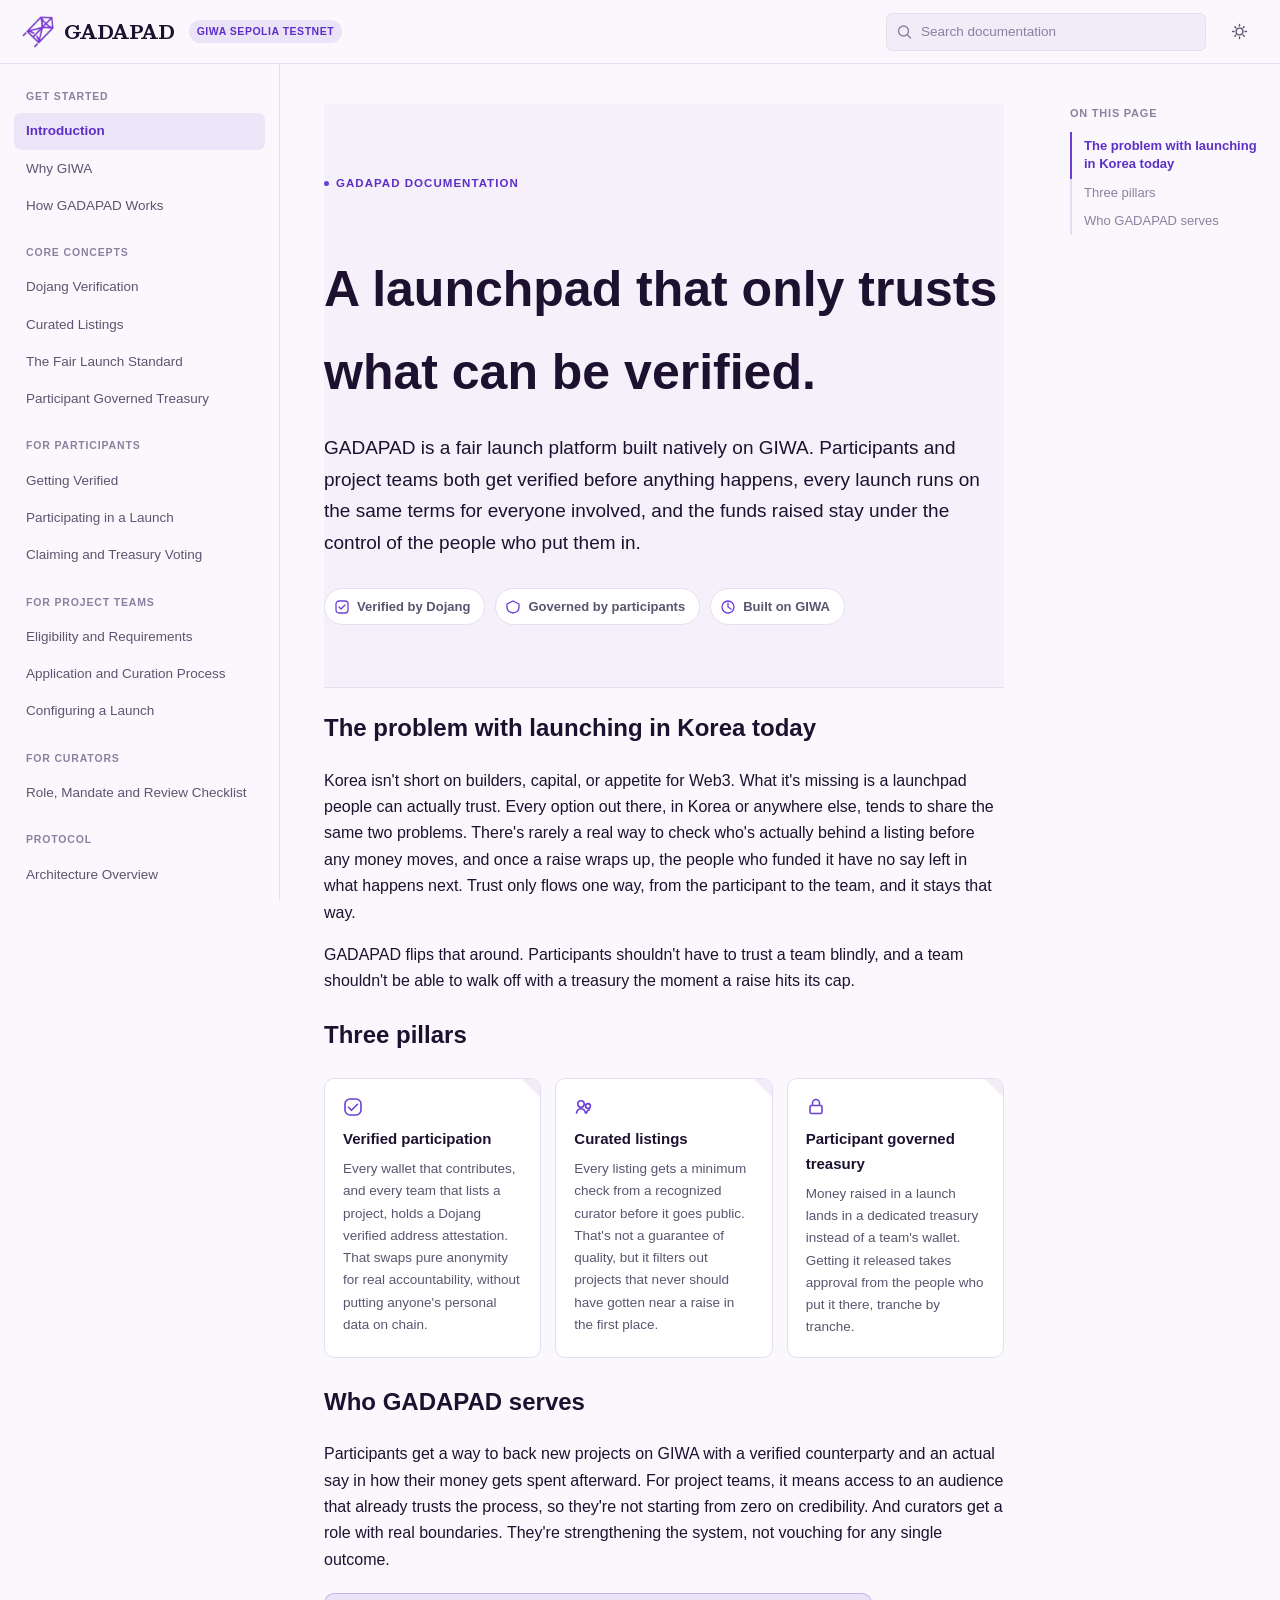
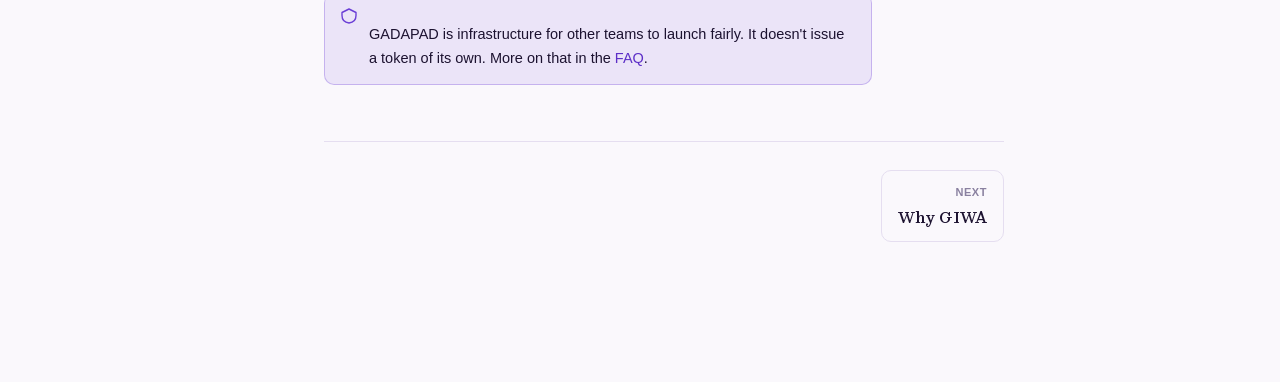
==== documentation/index.html @ f080ca76 "GADAPAD prototype, the GIWA native launchpad Live on GIWA Sepolia: Dojang verified participation, cu" ====
<!DOCTYPE html>
<html lang="en">
<head>
<meta charset="UTF-8">
<title>GADAPAD Documentation</title>
<meta name="description" content="GADAPAD is a fair launch platform on GIWA. Every participant and every project is verified through Dojang, and every treasury stays under the control of the people who funded it." />

<style>
@font-face {
  font-family: 'Seal Display';
  font-style: normal;
  font-weight: 400 800;
  font-display: swap;
  src: url([data-uri]) format('woff2');
}
@font-face {
  font-family: 'Seal Display';
  font-style: italic;
  font-weight: 400 700;
  font-display: swap;
  src: url([data-uri]) format('woff');
}

:root {
  --bg: #FAF8FC;
  --bg-elevated: #FFFFFF;
  --bg-subtle: #F1ECF8;
  --bg-hero: #F5F0FA;
  --border: #E5DEF0;
  --border-strong: #D2C3E8;
  --text: #1C1230;
  --text-muted: #5C5470;
  --text-faint: #8A81A0;
  --accent: #6B3FD6;
  --accent-hover: #5931B8;
  --accent-soft: rgba(107,63,214,0.10);
  --accent-text: #5D2FC7;
  --code-bg: #F1ECF8;
  --code-text: #833BC2;
  --info: #3958C4;      --info-bg: rgba(57,88,196,.08);
  --success: #1D8A63;   --success-bg: rgba(29,138,99,.09);
  --warning: #A5690C;   --warning-bg: rgba(165,105,12,.10);
  --danger: #C23A52;    --danger-bg: rgba(194,58,82,.08);
  --shadow: 0 1px 2px rgba(40,20,70,.05), 0 4px 18px rgba(40,20,70,.07);
  --shadow-lg: 0 16px 48px rgba(40,20,70,.18);
  --header-h: 64px;
  --sidebar-w: 280px;
  --toc-w: 232px;
  --content-max: 700px;
  --radius: 6px;
  --radius-lg: 10px;
  --display: 'Seal Display', Georgia, 'Times New Roman', serif;
  --sans: -apple-system, BlinkMacSystemFont, 'SF Pro Text', 'Segoe UI', Roboto, Helvetica, Arial, sans-serif;
  --mono: ui-monospace, 'SF Mono', 'JetBrains Mono', Menlo, Consolas, monospace;
}
@media (prefers-color-scheme: dark) {
  :root {
    --bg: #150E22;
    --bg-elevated: #1C1430;
    --bg-subtle: #201735;
    --bg-hero: #1A122C;
    --border: #322650;
    --border-strong: #423462;
    --text: #EEE8F8;
    --text-muted: #AFA4C8;
    --text-faint: #8478A0;
    --accent: #A98CF0;
    --accent-hover: #BCA3F5;
    --accent-soft: rgba(169,140,240,0.16);
    --accent-text: #C2AAF7;
    --code-bg: #241A3D;
    --code-text: #D9B4F5;
    --info: #86A6FF;    --info-bg: rgba(134,166,255,.12);
    --success: #5FDBA8; --success-bg: rgba(95,219,168,.12);
    --warning: #E4AA4C; --warning-bg: rgba(228,170,76,.12);
    --danger: #F1879B;  --danger-bg: rgba(241,135,155,.12);
    --shadow: 0 1px 2px rgba(0,0,0,.35), 0 4px 18px rgba(0,0,0,.45);
    --shadow-lg: 0 16px 48px rgba(0,0,0,.6);
  }
}
:root[data-theme="dark"] {
  --bg: #150E22; --bg-elevated: #1C1430; --bg-subtle: #201735; --bg-hero: #1A122C;
  --border: #322650; --border-strong: #423462;
  --text: #EEE8F8; --text-muted: #AFA4C8; --text-faint: #8478A0;
  --accent: #A98CF0; --accent-hover: #BCA3F5; --accent-soft: rgba(169,140,240,0.16); --accent-text: #C2AAF7;
  --code-bg: #241A3D; --code-text: #D9B4F5;
  --info: #86A6FF; --info-bg: rgba(134,166,255,.12);
  --success: #5FDBA8; --success-bg: rgba(95,219,168,.12);
  --warning: #E4AA4C; --warning-bg: rgba(228,170,76,.12);
  --danger: #F1879B; --danger-bg: rgba(241,135,155,.12);
  --shadow: 0 1px 2px rgba(0,0,0,.35), 0 4px 18px rgba(0,0,0,.45);
  --shadow-lg: 0 16px 48px rgba(0,0,0,.6);
}
:root[data-theme="light"] {
  --bg: #FAF8FC; --bg-elevated: #FFFFFF; --bg-subtle: #F1ECF8; --bg-hero: #F5F0FA;
  --border: #E5DEF0; --border-strong: #D2C3E8;
  --text: #1C1230; --text-muted: #5C5470; --text-faint: #8A81A0;
  --accent: #6B3FD6; --accent-hover: #5931B8; --accent-soft: rgba(107,63,214,0.10); --accent-text: #5D2FC7;
  --code-bg: #F1ECF8; --code-text: #833BC2;
  --info: #3958C4; --info-bg: rgba(57,88,196,.08);
  --success: #1D8A63; --success-bg: rgba(29,138,99,.09);
  --warning: #A5690C; --warning-bg: rgba(165,105,12,.10);
  --danger: #C23A52; --danger-bg: rgba(194,58,82,.08);
  --shadow: 0 1px 2px rgba(40,20,70,.05), 0 4px 18px rgba(40,20,70,.07);
  --shadow-lg: 0 16px 48px rgba(40,20,70,.18);
}

* { box-sizing: border-box; }
@media (prefers-reduced-motion: reduce) { *, *::before, *::after { animation-duration: 0.01ms !important; animation-iteration-count: 1 !important; transition-duration: 0.01ms !important; scroll-behavior: auto !important; } }
html { scroll-behavior: smooth; scroll-padding-top: calc(var(--header-h) + 20px); }
body { margin: 0; font-family: var(--sans); background: var(--bg); color: var(--text); -webkit-font-smoothing: antialiased; text-rendering: optimizeLegibility; line-height: 1.65; }
a { color: var(--accent-text); text-decoration: none; }
a:hover { text-decoration: underline; }
::selection { background: var(--accent-soft); }
button, input { font-family: inherit; }
:focus-visible { outline: 2px solid var(--accent); outline-offset: 2px; }
img, svg { display: block; max-width: 100%; }

/* ---------- Header ---------- */
.gp-header { position: fixed; top: 0; left: 0; right: 0; height: var(--header-h); display: flex; align-items: center; gap: 14px; padding: 0 22px; background: color-mix(in srgb, var(--bg) 86%, transparent); backdrop-filter: saturate(180%) blur(14px); border-bottom: 1px solid var(--border); z-index: 200; }
.gp-brand { display: flex; align-items: center; gap: 10px; font-family: var(--display); font-weight: 700; font-size: 19px; color: var(--text); letter-spacing: -.01em; white-space: nowrap; cursor: pointer; }
.gp-brand:hover { text-decoration: none; }
.gp-brand .mark { color: var(--accent); flex-shrink: 0; display: flex; align-items: center; }
.gp-brand .mark img { width: 32px; height: 32px; object-fit: contain; display: block; }
.gp-tag { font-family: var(--sans); font-size: 10.5px; font-weight: 700; letter-spacing: .05em; color: var(--accent-text); background: var(--accent-soft); padding: 3px 8px; border-radius: 20px; text-transform: uppercase; }
.gp-header-spacer { flex: 1; }
.gp-search-wrap { position: relative; width: min(320px, 34vw); }
.gp-search { width: 100%; height: 38px; padding: 0 34px; background: var(--bg-subtle); border: 1px solid var(--border); border-radius: var(--radius); color: var(--text); font-size: 13.5px; transition: border-color .15s, box-shadow .15s; }
.gp-search:focus { outline: none; border-color: var(--accent); box-shadow: 0 0 0 3px var(--accent-soft); background: var(--bg-elevated); }
.gp-search::placeholder { color: var(--text-faint); }
.gp-search-icon { position: absolute; left: 11px; top: 50%; transform: translateY(-50%); color: var(--text-faint); pointer-events: none; display: flex; }
.gp-search-results { position: absolute; top: 46px; left: 0; right: 0; max-height: 62vh; overflow-y: auto; background: var(--bg-elevated); border: 1px solid var(--border); border-radius: var(--radius-lg); box-shadow: var(--shadow-lg); padding: 6px; display: none; z-index: 220; }
.gp-search-results.open { display: block; }
.gp-result { display: block; padding: 9px 11px; border-radius: 7px; color: var(--text); cursor: pointer; }
.gp-result:hover, .gp-result.active { background: var(--accent-soft); text-decoration: none; }
.gp-result .r-crumb { font-size: 11.5px; color: var(--text-faint); margin-bottom: 2px; }
.gp-result .r-title { font-weight: 600; font-size: 13.5px; }
.gp-search-empty { padding: 16px 12px; text-align: center; color: var(--text-faint); font-size: 13px; }
.gp-iconbtn { display: inline-flex; align-items: center; justify-content: center; width: 38px; height: 38px; border-radius: var(--radius); background: transparent; border: 1px solid transparent; color: var(--text-muted); cursor: pointer; transition: background .15s, color .15s, border-color .15s; flex-shrink: 0; }
.gp-iconbtn:hover { background: var(--bg-subtle); color: var(--text); border-color: var(--border); }

/* ---------- Layout ---------- */
.gp-layout { display: flex; padding-top: var(--header-h); }
.gp-sidebar { position: fixed; top: var(--header-h); bottom: 0; left: 0; width: var(--sidebar-w); overflow-y: auto; overscroll-behavior: contain; border-right: 1px solid var(--border); background: var(--bg); padding: 24px 14px 60px; z-index: 150; transition: transform .2s ease; }
.gp-main { flex: 1; min-width: 0; margin-left: var(--sidebar-w); display: flex; justify-content: center; padding: 0 44px 140px; }
.gp-article-wrap { width: 100%; max-width: var(--content-max); padding-top: 40px; }
.gp-toc { position: fixed; top: var(--header-h); right: 0; width: var(--toc-w); height: calc(100vh - var(--header-h)); overflow-y: auto; padding: 40px 22px 60px; }
.gp-toc-label { font-size: 11px; font-weight: 700; letter-spacing: .07em; text-transform: uppercase; color: var(--text-faint); margin-bottom: 10px; }
.gp-toc-link { display: block; padding: 5px 0 5px 12px; border-left: 2px solid var(--border); color: var(--text-faint); font-size: 13px; line-height: 1.4; cursor: pointer; transition: color .15s, border-color .15s; }
.gp-toc-link:hover { color: var(--text); text-decoration: none; }
.gp-toc-link.active { color: var(--accent-text); border-left-color: var(--accent); font-weight: 600; }
@media (min-width: 1081px) { .gp-main { margin-right: var(--toc-w); } }
@media (max-width: 1080px) { .gp-toc { display: none; } }
@media (max-width: 860px) {
  .gp-sidebar { transform: translateX(-100%); box-shadow: var(--shadow-lg); }
  .gp-sidebar.open { transform: translateX(0); }
  .gp-main { margin-left: 0; padding: 0 20px 120px; }
  .gp-menu-btn { display: inline-flex !important; }
  .gp-search-wrap { display: none; }
}

/* ---------- Sidebar nav ---------- */
.gp-menu-btn { display: none; }
.gp-nav-group { margin-bottom: 20px; }
.gp-nav-group-label { font-size: 10.5px; font-weight: 700; letter-spacing: .08em; text-transform: uppercase; color: var(--text-faint); padding: 0 12px 7px; }
.gp-nav-link { display: flex; align-items: center; gap: 9px; padding: 7px 12px; border-radius: 7px; margin: 1px 0; color: var(--text-muted); font-size: 13.5px; font-weight: 500; cursor: pointer; transition: background .13s, color .13s; }
.gp-nav-link:hover { background: var(--bg-subtle); color: var(--text); text-decoration: none; }
.gp-nav-link.active { background: var(--accent-soft); color: var(--accent-text); font-weight: 600; }
.gp-nav-num { font-family: var(--mono); font-size: 11px; color: var(--text-faint); width: 16px; flex-shrink: 0; }
.gp-nav-link.active .gp-nav-num { color: var(--accent-text); }

/* ---------- Article typography ---------- */
.gp-eyebrow { display: inline-flex; align-items: center; gap: 7px; font-size: 11.5px; font-weight: 700; letter-spacing: .09em; text-transform: uppercase; color: var(--accent-text); margin-bottom: 14px; }
.gp-eyebrow .dot { width: 5px; height: 5px; border-radius: 50%; background: var(--accent); }
.gp-article h1 { font-family: var(--display); font-size: clamp(28px, 4vw, 38px); font-weight: 700; letter-spacing: -.015em; margin: 0 0 16px; line-height: 1.18; text-wrap: balance; }
.gp-article .gp-lead { font-size: 18px; line-height: 1.62; color: var(--text-muted); margin: 0 0 30px; max-width: 60ch; }
.gp-article h2 { font-family: var(--display); font-size: 24px; font-weight: 700; letter-spacing: -.01em; margin: 46px 0 14px; line-height: 1.3; padding-top: 6px; scroll-margin-top: calc(var(--header-h) + 20px); text-wrap: balance; }
.gp-article h2:first-of-type { margin-top: 8px; }
.gp-article h3 { font-family: var(--sans); font-size: 16px; font-weight: 700; margin: 28px 0 10px; letter-spacing: -.005em; scroll-margin-top: calc(var(--header-h) + 20px); }
.gp-article p { margin: 0 0 16px; font-size: 15.5px; color: var(--text); max-width: 68ch; }
.gp-article ul, .gp-article ol { margin: 0 0 18px; padding-left: 22px; max-width: 68ch; }
.gp-article li { margin: 8px 0; font-size: 15.5px; }
.gp-article li::marker { color: var(--text-faint); }
.gp-article strong { color: var(--text); font-weight: 700; }
.gp-article code { background: var(--code-bg); color: var(--code-text); font-size: .87em; padding: 2px 6px; border-radius: 5px; font-family: var(--mono); }
.gp-article hr { border: none; border-top: 1px solid var(--border); margin: 44px 0; }
.gp-article a { font-weight: 600; }
.gp-pull { font-family: var(--display); font-style: italic; font-size: 21px; line-height: 1.5; color: var(--text); margin: 28px 0; padding: 2px 0 2px 22px; border-left: 3px solid var(--accent); max-width: 56ch; }

/* Callouts */
.gp-hint { display: flex; gap: 12px; padding: 14px 16px; border-radius: var(--radius-lg); margin: 20px 0; font-size: 14.5px; border: 1px solid transparent; max-width: 68ch; }
.gp-hint .h-ic { flex-shrink: 0; font-size: 16px; line-height: 1.5; color: var(--text-muted); }
.gp-hint .h-body p:last-child { margin-bottom: 0; }
.gp-hint.info { background: var(--info-bg); border-color: color-mix(in srgb, var(--info) 26%, transparent); }
.gp-hint.info .h-ic { color: var(--info); }
.gp-hint.success { background: var(--success-bg); border-color: color-mix(in srgb, var(--success) 26%, transparent); }
.gp-hint.success .h-ic { color: var(--success); }
.gp-hint.warning { background: var(--warning-bg); border-color: color-mix(in srgb, var(--warning) 30%, transparent); }
.gp-hint.warning .h-ic { color: var(--warning); }
.gp-hint.danger { background: var(--danger-bg); border-color: color-mix(in srgb, var(--danger) 28%, transparent); }
.gp-hint.danger .h-ic { color: var(--danger); }

/* Seal badge (verification motif) */
.gp-seal { display: inline-flex; align-items: center; gap: 6px; font-size: 12px; font-weight: 700; letter-spacing: .03em; color: var(--accent-text); border: 1.5px solid var(--accent); border-radius: 20px; padding: 3px 10px 3px 7px; transform: rotate(-1.5deg); white-space: nowrap; }
.gp-seal svg { width: 13px; height: 13px; }

/* Cards */
.gp-grid { display: grid; grid-template-columns: repeat(auto-fit, minmax(210px, 1fr)); gap: 14px; margin: 24px 0; }
.gp-card { position: relative; background: var(--bg-elevated); border: 1px solid var(--border); border-radius: var(--radius-lg); padding: 18px; overflow: hidden; }
.gp-card::before { content: ""; position: absolute; top: 0; right: 0; width: 0; height: 0; border-style: solid; border-width: 0 18px 18px 0; border-color: transparent var(--bg-subtle) transparent transparent; transition: border-color .15s; }
.gp-card .c-icon { color: var(--accent); margin-bottom: 10px; }
.gp-card .c-icon svg { width: 20px; height: 20px; }
.gp-card h4 { font-size: 15px; font-weight: 700; margin: 0 0 6px; color: var(--text); }
.gp-card p { font-size: 13.5px; color: var(--text-muted); margin: 0; }

/* Table */
.gp-table-wrap { overflow-x: auto; margin: 20px 0; border: 1px solid var(--border); border-radius: var(--radius-lg); }
table.gp-table { width: 100%; border-collapse: collapse; font-size: 13.5px; min-width: 480px; }
.gp-table th { text-align: left; font-size: 11px; font-weight: 700; letter-spacing: .05em; text-transform: uppercase; color: var(--text-faint); background: var(--bg-subtle); padding: 10px 14px; border-bottom: 1px solid var(--border); white-space: nowrap; }
.gp-table td { padding: 11px 14px; border-bottom: 1px solid var(--border); color: var(--text); vertical-align: top; }
.gp-table tr:last-child td { border-bottom: none; }
.gp-table td code { white-space: nowrap; }
.gp-table td.num { font-variant-numeric: tabular-nums; }

/* Code block */
.gp-code { border: 1px solid var(--border); border-radius: var(--radius-lg); overflow: hidden; margin: 20px 0; background: var(--code-bg); }
.gp-code-head { display: flex; align-items: center; justify-content: space-between; padding: 8px 14px; border-bottom: 1px solid var(--border); font-size: 12px; color: var(--text-muted); font-family: var(--mono); }
.gp-copy { background: transparent; border: 1px solid var(--border-strong); color: var(--text-muted); border-radius: 6px; padding: 3px 10px; font-size: 11.5px; cursor: pointer; transition: background .13s, color .13s; }
.gp-copy:hover { background: var(--bg-elevated); color: var(--text); }
.gp-code pre { margin: 0; padding: 15px 16px; overflow-x: auto; }
.gp-code code { background: none; color: var(--code-text); font-size: 12.5px; line-height: 1.7; padding: 0; }

/* Steps (genuine sequences only) */
.gp-steps { counter-reset: step; margin: 26px 0; padding: 0; list-style: none; }
.gp-step { counter-increment: step; position: relative; padding: 0 0 26px 40px; border-left: 2px solid var(--border); }
.gp-step:last-child { border-left-color: transparent; padding-bottom: 2px; }
.gp-step::before { content: counter(step); position: absolute; left: -15px; top: 0; width: 28px; height: 28px; border-radius: 50%; background: var(--bg); border: 2px solid var(--accent); color: var(--accent-text); font-family: var(--mono); font-size: 12px; font-weight: 700; display: flex; align-items: center; justify-content: center; }
.gp-step h4 { margin: 2px 0 5px; font-size: 15.5px; font-weight: 700; }
.gp-step p { font-size: 14.5px; color: var(--text-muted); margin: 0; }

/* Timeline (roadmap) */
.gp-timeline { position: relative; margin: 26px 0 8px; padding-left: 4px; }
.gp-tl-item { position: relative; padding: 0 0 30px 32px; border-left: 2px solid var(--border); }
.gp-tl-item:last-child { border-left-color: transparent; padding-bottom: 2px; }
.gp-tl-dot { position: absolute; left: -8px; top: 2px; width: 14px; height: 14px; border-radius: 50%; background: var(--accent); border: 3px solid var(--accent-soft); }
.gp-tl-item.future .gp-tl-dot { background: var(--bg); border-color: var(--border-strong); }
.gp-tl-phase { font-size: 11.5px; font-weight: 700; letter-spacing: .05em; text-transform: uppercase; color: var(--accent-text); margin-bottom: 4px; }
.gp-tl-item.future .gp-tl-phase { color: var(--text-faint); }
.gp-tl-title { font-size: 17px; font-weight: 700; margin: 0 0 6px; font-family: var(--display); }
.gp-tl-body { font-size: 14.5px; color: var(--text-muted); max-width: 56ch; }

/* ==========================================================================
   Figures and diagrams

   One shared wrapper (.gp-fig) gives every diagram the same frame: a quiet
   recessed surface, generous breathing room, and an optional caption. Cards
   inside sit on --bg-elevated so they lift off that surface, which is what
   makes a diagram read as a designed figure rather than as loose markup.

   Figures break out slightly wider than the 700px prose column on large
   screens. There is free space either side of the article (the main column
   is centered with 44px padding), so this costs nothing and gives diagrams
   room without ever colliding with the table of contents.
   ========================================================================== */
.gp-fig { background: var(--bg-subtle); border: 1px solid var(--border); border-radius: var(--radius-lg); padding: 26px 24px; margin: 28px 0; }
@media (min-width: 1280px) { .gp-fig { margin-inline: -36px; padding: 30px 34px; } }
.gp-fig-cap { display: block; font-size: 12.5px; line-height: 1.55; color: var(--text-faint); margin: 18px 0 0; padding-top: 14px; border-top: 1px solid var(--border); max-width: none; }
.gp-fig-cap strong { color: var(--text-muted); font-weight: 600; }
.gp-article .gp-fig p { max-width: none; }

/* --- pipeline: an at a glance sequence, short labels only ---------------
   Deliberately carries no prose. Pages that use it follow with the detailed
   step list, so the figure summarises and the steps explain, instead of the
   two saying the same thing twice. */
.gp-pipeline { display: flex; list-style: none; margin: 0; padding: 0; }
.gp-pipeline li { flex: 1 1 0; position: relative; text-align: center; padding: 38px 4px 0; min-width: 0; }
.gp-pipeline li::before { content: ""; position: absolute; top: 14px; left: 0; right: 0; height: 1.5px; background: var(--border-strong); }
.gp-pipeline li:first-child::before { left: 50%; }
.gp-pipeline li:last-child::before { right: 50%; }
.gp-pipeline .pl-n { position: absolute; top: 0; left: 50%; transform: translateX(-50%); width: 29px; height: 29px; border-radius: 50%; background: var(--bg-elevated); border: 1.5px solid var(--accent); color: var(--accent-text); font-family: var(--mono); font-size: 12px; font-weight: 700; display: flex; align-items: center; justify-content: center; z-index: 1; }
.gp-pipeline .pl-t { display: block; font-size: 13px; font-weight: 700; color: var(--text); line-height: 1.35; }
.gp-pipeline .pl-s { display: block; font-size: 11.5px; color: var(--text-faint); line-height: 1.45; margin-top: 4px; }
@media (max-width: 620px) {
  .gp-pipeline { flex-direction: column; }
  .gp-pipeline li { text-align: left; padding: 0 0 20px 44px; min-height: 30px; }
  .gp-pipeline li::before { top: 0; bottom: 0; left: 14px; right: auto; width: 1.5px; height: auto; }
  .gp-pipeline li:first-child::before { top: 14px; left: 14px; }
  .gp-pipeline li:last-child::before { height: 14px; bottom: auto; }
  .gp-pipeline .pl-n { left: 0; top: 0; transform: none; }
}

/* --- flow: a described sequence, used where the nodes carry the only copy - */
.gp-flow { display: flex; flex-direction: column; gap: 0; }
.gp-flow-node { background: var(--bg-elevated); border: 1px solid var(--border); border-radius: var(--radius); padding: 15px 17px; }
.gp-flow-node .n-label { font-size: 10px; font-weight: 700; letter-spacing: .07em; text-transform: uppercase; color: var(--accent-text); margin-bottom: 5px; }
.gp-flow-node .n-title { font-size: 14.5px; font-weight: 700; margin-bottom: 4px; letter-spacing: -.005em; }
.gp-flow-node .n-desc { font-size: 12.5px; color: var(--text-muted); line-height: 1.55; }
.gp-flow-arrow { display: flex; align-items: center; justify-content: center; height: 22px; color: var(--text-faint); }
.gp-flow-arrow svg { width: 15px; height: 15px; transform: rotate(90deg); }

/* --- base: a foundation bar everything above settles onto ---------------- */
.gp-base { margin-top: 10px; border: 1px dashed var(--border-strong); border-radius: var(--radius); padding: 13px 17px; background: transparent; display: flex; align-items: center; gap: 10px; }
.gp-base .b-dot { width: 7px; height: 7px; border-radius: 50%; background: var(--accent); flex-shrink: 0; }
.gp-base .b-text { font-size: 12.5px; color: var(--text-muted); line-height: 1.5; }
.gp-base .b-text strong { color: var(--text); font-weight: 700; }

/* --- stack: layers resting on each other, top is nearest the user -------- */
.gp-stack { display: flex; flex-direction: column; gap: 7px; }
.gp-stack-layer { display: flex; align-items: baseline; gap: 14px; background: var(--bg-elevated); border: 1px solid var(--border); border-radius: var(--radius); padding: 14px 16px; }
.gp-stack-layer.is-focus { background: var(--accent-soft); border-color: color-mix(in srgb, var(--accent) 32%, transparent); }
.gp-stack-layer .s-tier { flex: 0 0 74px; font-family: var(--mono); font-size: 10px; font-weight: 700; letter-spacing: .07em; text-transform: uppercase; color: var(--text-faint); }
.gp-stack-layer.is-focus .s-tier { color: var(--accent-text); }
.gp-stack-layer .s-body { flex: 1 1 auto; min-width: 0; }
.gp-stack-layer .s-title { font-size: 14.5px; font-weight: 700; letter-spacing: -.005em; }
.gp-stack-layer .s-desc { font-size: 12.5px; color: var(--text-muted); line-height: 1.55; margin-top: 3px; }
@media (max-width: 560px) { .gp-stack-layer { flex-direction: column; gap: 6px; } .gp-stack-layer .s-tier { flex: none; } }

/* --- gate: a check with two possible outcomes --------------------------- */
.gp-gate { display: flex; flex-direction: column; gap: 0; }
.gp-gate-node { background: var(--bg-elevated); border: 1px solid var(--border); border-radius: var(--radius); padding: 15px 17px; }
.gp-gate-node .n-label { font-size: 10px; font-weight: 700; letter-spacing: .07em; text-transform: uppercase; color: var(--accent-text); margin-bottom: 5px; }
.gp-gate-node .n-title { font-size: 14.5px; font-weight: 700; margin-bottom: 4px; letter-spacing: -.005em; }
.gp-gate-node .n-title code { font-size: .92em; }
.gp-gate-node .n-desc { font-size: 12.5px; color: var(--text-muted); line-height: 1.55; }
.gp-gate-node.check { background: var(--accent-soft); border-color: color-mix(in srgb, var(--accent) 32%, transparent); }
.gp-gate-arrow { display: flex; align-items: center; justify-content: center; height: 22px; color: var(--text-faint); }
.gp-gate-arrow svg { width: 15px; height: 15px; transform: rotate(90deg); }

/* outcome chips, the two ways a check can resolve */
.gp-outcomes { display: flex; flex-wrap: wrap; gap: 8px; margin-top: 12px; }
.gp-outcome { display: inline-flex; align-items: center; gap: 7px; font-size: 12px; font-weight: 600; border-radius: 20px; padding: 5px 12px 5px 9px; }
.gp-outcome svg { width: 13px; height: 13px; flex-shrink: 0; }
.gp-outcome.ok { background: var(--success-bg); color: var(--success); }
.gp-outcome.no { background: var(--danger-bg); color: var(--danger); }

/* --- branch: one thing that leads to two independent things ------------- */
.gp-branch-root { background: var(--accent-soft); border: 1px solid color-mix(in srgb, var(--accent) 32%, transparent); border-radius: var(--radius); padding: 14px 17px; text-align: center; }
.gp-branch-root .r-title { font-size: 14.5px; font-weight: 700; }
.gp-branch-root .r-desc { font-size: 12.5px; color: var(--text-muted); margin-top: 3px; }
.gp-branch-conn { display: block; width: 100%; height: 26px; color: var(--border-strong); }
.gp-branch-kids { display: flex; gap: 14px; }
.gp-branch-kids > div { flex: 1 1 0; min-width: 0; background: var(--bg-elevated); border: 1px solid var(--border); border-radius: var(--radius); padding: 15px 17px; }
.gp-branch-kids .k-label { font-size: 10px; font-weight: 700; letter-spacing: .07em; text-transform: uppercase; color: var(--accent-text); margin-bottom: 5px; }
.gp-branch-kids .k-title { font-size: 14.5px; font-weight: 700; margin-bottom: 4px; }
.gp-branch-kids .k-desc { font-size: 12.5px; color: var(--text-muted); line-height: 1.55; }
@media (max-width: 560px) {
  .gp-branch-conn { height: 16px; }
  .gp-branch-kids { flex-direction: column; gap: 10px; }
}

/* --- pillars: independent guarantees, no sequence, no arrows ------------ */
.gp-pillars { display: flex; flex-wrap: wrap; gap: 12px; }
.gp-pillar { flex: 1 1 165px; background: var(--bg-elevated); border: 1px solid var(--border); border-radius: var(--radius); padding: 16px; min-width: 155px; }
.gp-pillar .p-ic { color: var(--accent); margin-bottom: 11px; height: 20px; display: flex; align-items: center; }
.gp-pillar .p-ic svg { width: 19px; height: 19px; }
.gp-pillar .p-title { font-size: 14px; font-weight: 700; margin-bottom: 4px; letter-spacing: -.005em; }
.gp-pillar .p-desc { font-size: 12.5px; color: var(--text-muted); line-height: 1.55; }

/* --- compare: two things weighed against each other --------------------- */
.gp-compare { display: flex; align-items: stretch; gap: 0; }
.gp-compare-item { flex: 1 1 0; background: var(--bg-elevated); border: 1px solid var(--border); border-radius: var(--radius); padding: 17px; min-width: 0; }
.gp-compare-item .c-label { font-size: 10px; font-weight: 700; letter-spacing: .07em; text-transform: uppercase; color: var(--accent-text); margin-bottom: 5px; }
.gp-compare-item .c-title { font-size: 15px; font-weight: 700; margin-bottom: 5px; letter-spacing: -.005em; }
.gp-compare-item .c-desc { font-size: 12.5px; color: var(--text-muted); line-height: 1.55; }
.gp-compare-join { flex: 0 0 auto; display: flex; align-items: center; justify-content: center; width: 42px; }
.gp-compare-join span { display: flex; align-items: center; justify-content: center; width: 26px; height: 26px; border-radius: 50%; background: var(--bg-elevated); border: 1px solid var(--border-strong); font-size: 12px; font-weight: 700; color: var(--text-faint); }
@media (max-width: 560px) { .gp-compare { flex-direction: column; } .gp-compare-join { width: auto; padding: 8px 0; } }

/* --- ledger: what is guaranteed set against what is not ----------------- */
.gp-ledger { display: flex; gap: 14px; }
.gp-ledger > div { flex: 1 1 0; min-width: 0; background: var(--bg-elevated); border: 1px solid var(--border); border-radius: var(--radius); padding: 16px 17px; }
.gp-ledger .l-head { display: flex; align-items: center; gap: 8px; font-size: 12px; font-weight: 700; letter-spacing: .04em; text-transform: uppercase; margin-bottom: 12px; }
.gp-ledger .l-head svg { width: 14px; height: 14px; flex-shrink: 0; }
.gp-ledger .is-on .l-head { color: var(--success); }
.gp-ledger .is-off .l-head { color: var(--text-faint); }
.gp-ledger ul { list-style: none; margin: 0; padding: 0; max-width: none; }
.gp-ledger li { position: relative; font-size: 12.5px; line-height: 1.55; color: var(--text-muted); padding-left: 16px; margin: 0 0 9px; }
.gp-ledger li:last-child { margin-bottom: 0; }
.gp-ledger li::before { content: ""; position: absolute; left: 0; top: 8px; width: 6px; height: 1.5px; border-radius: 1px; background: var(--border-strong); }
.gp-ledger .is-on li::before { background: var(--success); }
.gp-ledger li strong { color: var(--text); font-weight: 700; }
@media (max-width: 560px) { .gp-ledger { flex-direction: column; } }

/* FAQ */
.gp-faq-item { border-bottom: 1px solid var(--border); }
.gp-faq-item:first-child { border-top: 1px solid var(--border); }
.gp-faq-q { display: flex; align-items: center; justify-content: space-between; gap: 16px; width: 100%; padding: 18px 2px; cursor: pointer; font-weight: 600; font-size: 15.5px; color: var(--text); background: none; border: none; text-align: left; font-family: inherit; -webkit-appearance: none; appearance: none; }
.gp-faq-q .chev { flex-shrink: 0; color: var(--text-faint); transition: transform .18s; }
.gp-faq-item.open .gp-faq-q .chev { transform: rotate(45deg); }
.gp-faq-a { max-height: 0; overflow: hidden; transition: max-height .22s ease; }
.gp-faq-item.open .gp-faq-a { max-height: 400px; }
.gp-faq-a p { padding: 0 2px 18px; margin: 0; color: var(--text-muted); font-size: 14.5px; max-width: 64ch; }

/* Glossary */
.gp-gloss-item { padding: 16px 0; border-bottom: 1px solid var(--border); }
.gp-gloss-item:first-child { padding-top: 0; }
.gp-gloss-term { font-family: var(--mono); font-weight: 700; font-size: 14px; color: var(--accent-text); margin-bottom: 4px; }
.gp-gloss-def { font-size: 14.5px; color: var(--text-muted); max-width: 64ch; }

/* Facts row (intro) */
.gp-facts { display: flex; flex-wrap: wrap; gap: 10px; margin: 30px 0 6px; }
.gp-fact { display: flex; align-items: center; gap: 8px; font-size: 13px; font-weight: 600; color: var(--text-muted); border: 1px solid var(--border); border-radius: 20px; padding: 7px 14px 7px 10px; background: var(--bg-elevated); }
.gp-fact .f-ic { color: var(--accent); display: flex; }
.gp-fact .f-ic svg { width: 14px; height: 14px; }

/* Hero */
.gp-hero { background: var(--bg-hero); border-bottom: 1px solid var(--border); position: relative; overflow: hidden; }
.gp-hero-inner { max-width: var(--content-max); padding: 64px 0 56px; position: relative; z-index: 2; }
.gp-hero h1 { font-size: clamp(34px, 5vw, 50px); margin-bottom: 18px; }
.gp-hero .gp-lead { font-size: 19px; }

/* Buttons */
.gp-btn { display: inline-flex; align-items: center; gap: 8px; font-size: 14px; font-weight: 700; padding: 10px 18px; border-radius: var(--radius); border: 1px solid transparent; cursor: pointer; transition: background .15s, transform .1s, box-shadow .15s; }
.gp-btn.primary { background: var(--accent); color: #fff; }
.gp-btn.primary:hover { background: var(--accent-hover); text-decoration: none; box-shadow: 0 6px 20px var(--accent-soft); transform: translateY(-1px); }
.gp-btn.ghost { background: transparent; border-color: var(--border-strong); color: var(--text); }
.gp-btn.ghost:hover { background: var(--bg-subtle); text-decoration: none; }
.gp-btn-row { display: flex; gap: 12px; flex-wrap: wrap; margin-top: 26px; }

/* Page enter animation, one orchestrated moment per navigation rather than per element */
@keyframes gpPageEnter { from { opacity: 0; transform: translateY(8px); } to { opacity: 1; transform: translateY(0); } }
.gp-page-enter { animation: gpPageEnter .32s ease; }

/* Page footer nav */
.gp-page-nav { display: flex; justify-content: space-between; gap: 16px; margin-top: 56px; padding-top: 28px; border-top: 1px solid var(--border); }
.gp-page-nav a { display: flex; flex-direction: column; gap: 4px; padding: 12px 16px; border: 1px solid var(--border); border-radius: var(--radius-lg); font-weight: 600; color: var(--text); max-width: 46%; }
.gp-page-nav a:hover { border-color: var(--accent); background: var(--bg-subtle); text-decoration: none; }
.gp-page-nav a.next { margin-left: auto; text-align: right; }
.gp-page-nav .pn-label { font-size: 11px; font-weight: 700; letter-spacing: .05em; text-transform: uppercase; color: var(--text-faint); }
.gp-page-nav .pn-title { font-size: 14px; font-family: var(--display); }

/* Footer */
.gp-footer { border-top: 1px solid var(--border); padding: 26px 0 60px; margin-top: 20px; }
.gp-footer p { font-size: 12.5px; color: var(--text-faint); max-width: 68ch; margin: 0; }

.gp-page { display: none; }
.gp-page.active { display: block; }

/* Scroll progress */
.gp-progress { position: fixed; top: var(--header-h); left: 0; height: 2px; background: var(--accent); z-index: 210; width: 0%; transition: width .1s linear; }
</style>

<div class="gp-progress" id="progress"></div>

<header class="gp-header">
  <button class="gp-iconbtn gp-menu-btn" id="menuBtn" aria-label="Toggle navigation">
    <svg width="18" height="18" viewBox="0 0 18 18" fill="none"><path d="M2 5H16M2 9H16M2 13H16" stroke="currentColor" stroke-width="1.6" stroke-linecap="round"/></svg>
  </button>
  <a class="gp-brand" href="#intro" data-nav="intro">
    <span class="mark">
      <img src="[data-uri]" alt="" width="32" height="32" />
    </span>
    GADAPAD
  </a>
  <span class="gp-tag">GIWA Sepolia Testnet</span>
  <div class="gp-header-spacer"></div>
  <div class="gp-search-wrap">
    <span class="gp-search-icon"><svg width="15" height="15" viewBox="0 0 15 15" fill="none"><circle cx="6.5" cy="6.5" r="5" stroke="currentColor" stroke-width="1.4"/><path d="M10.3 10.3L13.5 13.5" stroke="currentColor" stroke-width="1.4" stroke-linecap="round"/></svg></span>
    <input class="gp-search" id="searchInput" type="text" placeholder="Search documentation" autocomplete="off" />
    <div class="gp-search-results" id="searchResults"></div>
  </div>
  <button class="gp-iconbtn" id="themeBtn" aria-label="Toggle theme">
    <svg id="themeIcon" width="17" height="17" viewBox="0 0 17 17" fill="none"><path d="M8.5 1.5V3M8.5 14v1.5M15.5 8.5H14M3 8.5H1.5M13.2 3.8l-1 1M4.8 12.2l-1 1M13.2 13.2l-1-1M4.8 4.8l-1-1" stroke="currentColor" stroke-width="1.4" stroke-linecap="round"/><circle cx="8.5" cy="8.5" r="3.4" stroke="currentColor" stroke-width="1.4"/></svg>
  </button>
</header>

<div class="gp-layout">
  <aside class="gp-sidebar" id="sidebar"><nav id="navRoot"></nav></aside>

  <main class="gp-main">
    <div class="gp-article-wrap">
      <div id="pagesRoot"><section class="gp-page active" data-page="intro" id="page-intro">
  <div class="gp-hero">
    <div class="gp-hero-inner">
      <span class="gp-eyebrow"><span class="dot"></span>GADAPAD Documentation</span>
      <h1>A launchpad that only trusts what can be verified.</h1>
      <p class="gp-lead">GADAPAD is a fair launch platform built natively on GIWA. Participants and project teams both get verified before anything happens, every launch runs on the same terms for everyone involved, and the funds raised stay under the control of the people who put them in.</p>
      <div class="gp-facts">
        <span class="gp-fact"><span class="f-ic"><svg viewBox="0 0 14 14" fill="none"><rect x="1" y="1" width="12" height="12" rx="3" stroke="currentColor" stroke-width="1.3"/><path d="M4 7l2 2 4-4" stroke="currentColor" stroke-width="1.3" stroke-linecap="round" stroke-linejoin="round"/></svg></span>Verified by Dojang</span>
        <span class="gp-fact"><span class="f-ic"><svg viewBox="0 0 14 14" fill="none"><path d="M7 1L1 4v3c0 3.5 2.5 5.5 6 6 3.5-.5 6-2.5 6-6V4L7 1z" stroke="currentColor" stroke-width="1.3" stroke-linejoin="round"/></svg></span>Governed by participants</span>
        <span class="gp-fact"><span class="f-ic"><svg viewBox="0 0 14 14" fill="none"><circle cx="7" cy="7" r="6" stroke="currentColor" stroke-width="1.3"/><path d="M7 3v4l3 2" stroke="currentColor" stroke-width="1.3" stroke-linecap="round"/></svg></span>Built on GIWA</span>
      </div>
    </div>
  </div>

  <h2>The problem with launching in Korea today</h2>
  <p>Korea isn't short on builders, capital, or appetite for Web3. What it's missing is a launchpad people can actually trust. Every option out there, in Korea or anywhere else, tends to share the same two problems. There's rarely a real way to check who's actually behind a listing before any money moves, and once a raise wraps up, the people who funded it have no say left in what happens next. Trust only flows one way, from the participant to the team, and it stays that way.</p>
  <p>GADAPAD flips that around. Participants shouldn't have to trust a team blindly, and a team shouldn't be able to walk off with a treasury the moment a raise hits its cap.</p>

  <h2>Three pillars</h2>
  <div class="gp-grid">
    <div class="gp-card">
      <div class="c-icon"><svg viewBox="0 0 20 20" fill="none"><rect x="2" y="2" width="16" height="16" rx="5" stroke="currentColor" stroke-width="1.6"/><path d="M5.5 10.3l3 3 6-6" stroke="currentColor" stroke-width="1.6" stroke-linecap="round" stroke-linejoin="round"/></svg></div>
      <h4>Verified participation</h4>
      <p>Every wallet that contributes, and every team that lists a project, holds a Dojang verified address attestation. That swaps pure anonymity for real accountability, without putting anyone's personal data on chain.</p>
    </div>
    <div class="gp-card">
      <div class="c-icon"><svg viewBox="0 0 20 20" fill="none"><circle cx="7" cy="7" r="3.2" stroke="currentColor" stroke-width="1.6"/><circle cx="14" cy="9" r="2.4" stroke="currentColor" stroke-width="1.6"/><path d="M2.5 16c.6-2.8 2.5-4.3 4.5-4.3s3.9 1.5 4.5 4.3M12.5 16c.4-2 1.7-3.3 3-3.3" stroke="currentColor" stroke-width="1.6" stroke-linecap="round"/></svg></div>
      <h4>Curated listings</h4>
      <p>Every listing gets a minimum check from a recognized curator before it goes public. That's not a guarantee of quality, but it filters out projects that never should have gotten near a raise in the first place.</p>
    </div>
    <div class="gp-card">
      <div class="c-icon"><svg viewBox="0 0 20 20" fill="none"><rect x="4" y="8.5" width="12" height="8" rx="1.5" stroke="currentColor" stroke-width="1.6"/><path d="M6.5 8.5V6a3.5 3.5 0 0 1 7 0v2.5" stroke="currentColor" stroke-width="1.6"/></svg></div>
      <h4>Participant governed treasury</h4>
      <p>Money raised in a launch lands in a dedicated treasury instead of a team's wallet. Getting it released takes approval from the people who put it there, tranche by tranche.</p>
    </div>
  </div>

  <h2>Who GADAPAD serves</h2>
  <p>Participants get a way to back new projects on GIWA with a verified counterparty and an actual say in how their money gets spent afterward. For project teams, it means access to an audience that already trusts the process, so they're not starting from zero on credibility. And curators get a role with real boundaries. They're strengthening the system, not vouching for any single outcome.</p>

  <div class="gp-hint accent" style="background:var(--accent-soft);border-color:color-mix(in srgb, var(--accent) 30%, transparent)">
    <div class="h-ic" style="color:var(--accent)">
      <svg width="16" height="16" viewBox="0 0 16 16" fill="none"><path d="M8 1L1 4.5v3C1 12 3.5 14.5 8 15c4.5-.5 7-3 7-7.5v-3L8 1z" stroke="currentColor" stroke-width="1.4" stroke-linejoin="round"/></svg>
    </div>
    <div class="h-body"><p>GADAPAD is infrastructure for other teams to launch fairly. It doesn't issue a token of its own. More on that in the <a href="#faq" data-nav="faq">FAQ</a>.</p></div>
  </div>

  <div class="gp-page-nav">
    <span></span>
    <a class="next" href="#why-giwa" data-nav="why-giwa"><span class="pn-label">Next</span><span class="pn-title">Why GIWA</span></a>
  </div>
</section>

<section class="gp-page" data-page="why-giwa" id="page-why-giwa">
  <span class="gp-eyebrow"><span class="dot"></span>Get Started</span>
  <h1>Why GIWA</h1>
  <p class="gp-lead">GADAPAD isn't a generic launchpad that just happens to sit on GIWA. It's built around something that only exists on this chain, and that's on purpose.</p>

  <div class="gp-fig">
    <div class="gp-stack">
      <div class="gp-stack-layer is-focus">
        <div class="s-tier">Application</div>
        <div class="s-body">
          <div class="s-title">GADAPAD</div>
          <div class="s-desc">Launch vaults, curation, and participant governed treasuries.</div>
        </div>
      </div>
      <div class="gp-stack-layer">
        <div class="s-tier">Layer 2</div>
        <div class="s-body">
          <div class="s-title">GIWA</div>
          <div class="s-desc">OP Stack chain with one second blocks, and the home of Dojang, the identity layer GADAPAD is built on.</div>
        </div>
      </div>
      <div class="gp-stack-layer">
        <div class="s-tier">Layer 1</div>
        <div class="s-body">
          <div class="s-title">Ethereum</div>
          <div class="s-desc">Final settlement and the security GIWA inherits.</div>
        </div>
      </div>
    </div>
    <p class="gp-fig-cap">Read bottom up: Ethereum provides the security, GIWA provides the speed and the identity layer, and GADAPAD is only the thin application on top. Removing the middle layer means rebuilding Dojang from scratch.</p>
  </div>

  <h2>An Ethereum layer 2 built for one second finality</h2>
  <p>GIWA is an Ethereum layer 2 built on the OP Stack, with a new block every second instead of every twelve. Existing Solidity contracts deploy without any changes, and the chain gets maintained through the same tooling and upgrade path as the rest of the Optimism ecosystem. For a launchpad, fast and predictable blocks actually matter. Contribution windows open and close when they're supposed to, allocations settle quickly, and nobody's left refreshing a page wondering if their transaction made it in before the cap filled up.</p>

  <h2>Why the name actually matters</h2>
  <p class="gp-pull">기와, giwa, means roof tile. One tile by itself doesn't do much. Lay a whole course of them in overlapping rows, though, and they keep an entire building dry.</p>
  <p>GIWA takes its name from the traditional Korean roof tile, small, identical pieces that only become a roof once they're laid together in overlapping rows. GIWA describes itself as an open layer 2 that belongs to no single entity, accessible to anyone building on it. That idea carries straight over into how GADAPAD treats a raise. No single big contribution should get to define a launch, and no single party should get to decide what happens to a treasury once people have put money into it. A launch holds together the way a roof does, through a lot of small, verified pieces stacked on top of each other under the same terms.</p>

  <h2>Dojang couldn't be rebuilt anywhere else</h2>
  <p>GADAPAD's verification, curation, and treasury design all lean on Dojang, the identity attestation service that lives on GIWA. Dojang isn't some generic KYC widget you could bolt onto any chain. It's issued through a regulated partner, anchored to the Ethereum Attestation Service, and wired straight into GIWA's own predeployed contracts. Build GADAPAD anywhere else, and you'd have to build an entire identity layer from scratch before the launchpad itself could even start. Build it on GIWA, and that layer's already there. The full mechanics are on the <a href="#dojang" data-nav="dojang">Dojang Verification</a> page.</p>

  <h2>Current network status</h2>
  <div class="gp-hint warning">
    <div class="h-ic"><svg width="16" height="16" viewBox="0 0 16 16" fill="none"><path d="M8 1.5L15 14H1L8 1.5z" stroke="currentColor" stroke-width="1.4" stroke-linejoin="round"/><path d="M8 6.5v3.2M8 12h.01" stroke="currentColor" stroke-width="1.4" stroke-linecap="round"/></svg></div>
    <div class="h-body"><p>GIWA mainnet hasn't launched yet. Everything in this documentation, including every contract address, currently runs on GIWA Sepolia, the public testnet. GADAPAD moves to mainnet once GIWA does. Connection details are on the <a href="#security" data-nav="security">Network Information</a> page.</p></div>
  </div>

  <div class="gp-page-nav">
    <a href="#intro" data-nav="intro"><span class="pn-label">Back</span><span class="pn-title">Introduction</span></a>
    <a class="next" href="#how-it-works" data-nav="how-it-works"><span class="pn-label">Next</span><span class="pn-title">How GADAPAD Works</span></a>
  </div>
</section>

<section class="gp-page" data-page="how-it-works" id="page-how-it-works">
  <span class="gp-eyebrow"><span class="dot"></span>Get Started</span>
  <h1>How GADAPAD works</h1>
  <p class="gp-lead">Every launch on GADAPAD moves through the same five stages in the same order, whether it's the first listing or the hundredth.</p>

  <div class="gp-fig">
    <ol class="gp-pipeline">
      <li><span class="pl-n">1</span><span class="pl-t">Apply</span><span class="pl-s">Curator review</span></li>
      <li><span class="pl-n">2</span><span class="pl-t">Verify</span><span class="pl-s">Once per wallet</span></li>
      <li><span class="pl-n">3</span><span class="pl-t">Contribute</span><span class="pl-s">Uniform terms</span></li>
      <li><span class="pl-n">4</span><span class="pl-t">Claim</span><span class="pl-s">Your allocation</span></li>
      <li><span class="pl-n">5</span><span class="pl-t">Vote</span><span class="pl-s">Release of funds</span></li>
    </ol>
    <p class="gp-fig-cap">Stages 1 and 2 are gates, nothing opens until both clear. Stages 4 and 5 run on separate timelines, so getting your tokens never depends on how a treasury vote goes.</p>
  </div>

  <ol class="gp-steps">
    <li class="gp-step">
      <h4>Apply and get curated</h4>
      <p>A project team submits an application tied to its own Dojang verified address, and a curator checks the team, the contract, and the proposed terms against a fixed bar before anything opens to the public.</p>
    </li>
    <li class="gp-step">
      <h4>Verify</h4>
      <p>Anyone who wants to contribute connects a wallet holding a Dojang Verified Address attestation. Verification happens once, through GIWA Wallet, and carries across every launch on GADAPAD after that.</p>
    </li>
    <li class="gp-step">
      <h4>Contribute</h4>
      <p>The contribution window opens for a fixed period. Every participant enters under the same rate, the same minimum, and the same maximum. The launch contract enforces the hardcap automatically and rejects anything that would exceed it.</p>
    </li>
    <li class="gp-step">
      <h4>Claim</h4>
      <p>Once the team activates claiming, participants withdraw the project tokens their contribution earned, according to whatever vesting the launch defined upfront.</p>
    </li>
    <li class="gp-step">
      <h4>Vote to release</h4>
      <p>The funds raised don't move to the team automatically. The team has to submit a treasury release request, and the participants who funded the raise vote on it before anything leaves the contract.</p>
    </li>
  </ol>

  <h2>Why this order</h2>
  <p>Curation comes first because a listing needs to clear a bar before it's worth anyone's time verifying against it. Verification comes before contribution because checking identity after the money's already moved would defeat the whole point. And treasury release happens on its own, separate from claiming, since getting your tokens and deciding how a team spends what it raised are genuinely two different decisions. They deserve two different moments, not one.</p>

  <div class="gp-page-nav">
    <a href="#why-giwa" data-nav="why-giwa"><span class="pn-label">Back</span><span class="pn-title">Why GIWA</span></a>
    <a class="next" href="#dojang" data-nav="dojang"><span class="pn-label">Next</span><span class="pn-title">Dojang Verification</span></a>
  </div>
</section>

<section class="gp-page" data-page="dojang" id="page-dojang">
  <span class="gp-eyebrow"><span class="dot"></span>Core Concepts</span>
  <h1>Dojang verification</h1>
  <p class="gp-lead">Dojang is GIWA's identity attestation service, and it's the one piece of infrastructure GADAPAD is really built around.</p>

  <h2>What Dojang does</h2>
  <p>Dojang issues on chain attestations for off chain information, built on top of the Ethereum Attestation Service. Basically, it lets a wallet address prove something true about whoever's holding it, like having completed identity verification with a regulated issuer, without putting that person's actual name, birth date, or documents on chain anywhere. The chain only ever sees a reference to an attestation. The actual data stays with the issuer.</p>
  <p>GIWA's own documentation calls Dojang the trust layer of its ecosystem, and that description actually holds up once you look at the mechanics. A smart contract can't check a passport. What it can do is check a boolean that some other contract already figured out for it.</p>

  <h2>How GADAPAD reads it</h2>
  <p>Every function on GADAPAD that moves money, whether that's a participant contributing to a launch or a team submitting one, sits behind a single check against Dojang's on chain query contract, DojangScroll.</p>

  <div class="gp-fig">
    <div class="gp-gate">
      <div class="gp-gate-node">
        <div class="n-label">Off chain</div>
        <div class="n-title">Identity check with the issuer</div>
        <div class="n-desc">Name, documents, and the verification itself stay with Upbit Korea. None of it is written to GIWA.</div>
      </div>
      <div class="gp-gate-arrow"><svg viewBox="0 0 18 18" fill="none"><path d="M2 9h13M10 4l5 5-5 5" stroke="currentColor" stroke-width="1.5" stroke-linecap="round" stroke-linejoin="round"/></svg></div>
      <div class="gp-gate-node check">
        <div class="n-label">On chain</div>
        <div class="n-title"><code>DojangScroll.isVerified()</code></div>
        <div class="n-desc">The launch contract asks one question and gets back one boolean. It never sees, or needs, the underlying identity.</div>
      </div>
      <div class="gp-gate-arrow"><svg viewBox="0 0 18 18" fill="none"><path d="M2 9h13M10 4l5 5-5 5" stroke="currentColor" stroke-width="1.5" stroke-linecap="round" stroke-linejoin="round"/></svg></div>
      <div class="gp-gate-node">
        <div class="n-label">Result</div>
        <div class="n-title">The transaction itself</div>
        <div class="gp-outcomes">
          <div class="gp-outcome ok"><svg viewBox="0 0 16 16" fill="none"><path d="M3 8l3.5 3.5L13 4.5" stroke="currentColor" stroke-width="2" stroke-linecap="round" stroke-linejoin="round"/></svg>Verified, proceeds</div>
          <div class="gp-outcome no"><svg viewBox="0 0 16 16" fill="none"><path d="M4 4l8 8M12 4l-8 8" stroke="currentColor" stroke-width="2" stroke-linecap="round"/></svg>Not verified, reverts</div>
        </div>
      </div>
    </div>
    <p class="gp-fig-cap">The check runs at call time, every time. There is no cached status to go stale and no path through the contracts that skips this gate, for participants or for listing teams.</p>
  </div>

  <div class="gp-code">
    <div class="gp-code-head"><span>Solidity</span><button class="gp-copy" data-copy="onlyVerified">Copy</button></div>
    <pre><code>interface IDojangScroll {
    function isVerified(address addr, bytes32 attesterId)
        external view returns (bool);
}

abstract contract VerifiedAddressAccessControl {
    address internal constant DOJANG_SCROLL =
        0xd5077b67dcb56caC8b270C7788FC3E6ee03F17B9;

    error NotVerified();

    modifier onlyVerified(bytes32 attesterId) {
        if (!IDojangScroll(DOJANG_SCROLL).isVerified(msg.sender, attesterId)) {
            revert NotVerified();
        }
        _;
    }
}</code></pre>
  </div>
  <p>If that check fails, the transaction reverts before any money moves. There's no path through GADAPAD's contracts that skips this gate, not for participants and not for the teams listing a project.</p>

  <h2>What gets verified today</h2>
  <p>Dojang issues several kinds of attestation. GADAPAD only relies on one of them right now.</p>
  <div class="gp-table-wrap">
    <table class="gp-table">
      <thead><tr><th>Attestation</th><th>What it confirms</th><th>Used by GADAPAD</th></tr></thead>
      <tbody>
        <tr><td>Verified Address</td><td>The wallet has completed identity verification with a recognized issuer</td><td><span class="gp-seal"><svg viewBox="0 0 16 16" fill="none"><path d="M3 8l3.5 3.5L13 4.5" stroke="currentColor" stroke-width="2" stroke-linecap="round" stroke-linejoin="round"/></svg>Required</span></td></tr>
        <tr><td>Balance Root</td><td>A signed snapshot of balances at a point in time</td><td>Not used</td></tr>
        <tr><td>Verified Balance</td><td>A specific account balance at a specific timestamp</td><td>Not used</td></tr>
        <tr><td>Verified Code</td><td>An off chain authentication code, confirmed on chain</td><td>Not used</td></tr>
      </tbody>
    </table>
  </div>
  <p>Right now, Upbit Korea is the only issuer of Verified Address attestations on GIWA. Dojang's design leaves room for more issuers down the line, and GADAPAD will accept whichever ones GIWA recognizes without needing a contract change, since the attester gets passed in as a parameter instead of hardcoded into the launch logic.</p>

  <h2>What this check actually proves</h2>
  <p>Let's be precise about what this actually guarantees. Dojang verification confirms a wallet address is linked to a completed identity check at a regulated issuer. It doesn't guarantee that one human only controls one verified wallet, and honestly, no launchpad can claim that. What it does do is make abuse expensive. Opening a new verified identity takes real effort in the real world. Spinning up a fresh wallet costs nothing. That gap, between free and costly, is what actually makes fair distribution enforceable.</p>

  <div class="gp-page-nav">
    <a href="#how-it-works" data-nav="how-it-works"><span class="pn-label">Back</span><span class="pn-title">How GADAPAD Works</span></a>
    <a class="next" href="#curation" data-nav="curation"><span class="pn-label">Next</span><span class="pn-title">Curated Listings</span></a>
  </div>
</section>

<section class="gp-page" data-page="curation" id="page-curation">
  <span class="gp-eyebrow"><span class="dot"></span>Core Concepts</span>
  <h1>Curated listings</h1>
  <p class="gp-lead">Verification answers who someone is. Curation answers whether their project belongs on GADAPAD in the first place. They're independent checks, and GADAPAD requires both.</p>

  <div class="gp-fig">
    <div class="gp-compare">
      <div class="gp-compare-item">
        <div class="c-label">Identity</div>
        <div class="c-title">Verification</div>
        <div class="c-desc">Answers who is behind a wallet. Runs automatically, on chain, for every participant and every listing team.</div>
      </div>
      <div class="gp-compare-join"><span>+</span></div>
      <div class="gp-compare-item">
        <div class="c-label">Eligibility</div>
        <div class="c-title">Curation</div>
        <div class="c-desc">Answers whether a project belongs here at all. Runs once per listing, by a named person against a fixed checklist.</div>
      </div>
    </div>
    <p class="gp-fig-cap">Two independent questions, so passing one says nothing about the other. A verified team can still be rejected in curation, and curation never substitutes for the on chain check.</p>
  </div>

  <h2>Why permissionless listing isn't enough on its own</h2>
  <p>A launchpad that lets anyone list anything hasn't gotten rid of risk. It's just moved it, from the launchpad's front door onto every individual participant, who now has to do their own diligence on every single listing with zero support. GADAPAD adds a layer in front of that decision. By the time a project reaches a public contribution window, a curator has already looked at it.</p>

  <h2>What curation checks</h2>
  <ul>
    <li>The team behind the project holds its own Dojang verified address, and that identity is on record with GADAPAD.</li>
    <li>The launch contract matches GADAPAD's audited template, with no unexpected admin function that could move participant funds outside the treasury flow.</li>
    <li>The project hasn't already raised from investors ahead of its GADAPAD listing, in line with the <a href="#fair-launch" data-nav="fair-launch">fair launch standard</a>.</li>
    <li>The project is deployed, or committed to deploying, on GIWA itself.</li>
    <li>Public claims about the project hold up, nothing obviously false or misleading.</li>
  </ul>

  <h2>What curation doesn't cover</h2>
  <div class="gp-hint warning">
    <div class="h-ic"><svg width="16" height="16" viewBox="0 0 16 16" fill="none"><path d="M8 1.5L15 14H1L8 1.5z" stroke="currentColor" stroke-width="1.4" stroke-linejoin="round"/><path d="M8 6.5v3.2M8 12h.01" stroke="currentColor" stroke-width="1.4" stroke-linecap="round"/></svg></div>
    <div class="h-body">
      <p>Curation means a project cleared a fixed checklist. That's it. It's not a financial audit, investment advice, or a promise that the project succeeds or its token holds value. You're still responsible for your own decisions here. More in <a href="#risk" data-nav="risk">Risk Disclosures</a>.</p>
    </div>
  </div>

  <h2>Who curators are</h2>
  <p>Curators are recognized members of the GIWA ecosystem who are individually accountable, verified through Dojang just like everyone else on the platform. Their identity is attached to every review they complete, so this isn't some anonymous rubber stamp. The full mandate and checklist live on the <a href="#curators" data-nav="curators">Curators</a> page.</p>

  <div class="gp-page-nav">
    <a href="#dojang" data-nav="dojang"><span class="pn-label">Back</span><span class="pn-title">Dojang Verification</span></a>
    <a class="next" href="#fair-launch" data-nav="fair-launch"><span class="pn-label">Next</span><span class="pn-title">The Fair Launch Standard</span></a>
  </div>
</section>

<section class="gp-page" data-page="fair-launch" id="page-fair-launch">
  <span class="gp-eyebrow"><span class="dot"></span>Core Concepts</span>
  <h1>The fair launch standard</h1>
  <p class="gp-lead">Every project on GADAPAD launches under the same standard. No exceptions, no side deals worked out off the record.</p>

  <h2>No prior investors</h2>
  <p>If a project already sold a private allocation to investors before showing up on GADAPAD, it's not eligible to list. Curators catch this during review, so it's not something a participant has to discover the hard way later. The reasoning here is simple. A wallet sitting on a large, already unlocked position from a private round has both the means and the motive to dump on the first public buyers. GADAPAD's public window is supposed to be the first chance to buy in, not the last stop before insiders cash out.</p>

  <h2>Uniform terms for every participant</h2>

  <div class="gp-fig">
    <div class="gp-pillars">
      <div class="gp-pillar">
        <div class="p-ic"><svg viewBox="0 0 18 18" fill="none"><circle cx="9" cy="9" r="7" stroke="currentColor" stroke-width="1.4"/><path d="M9 5.5v3.5l2.5 1.5" stroke="currentColor" stroke-width="1.4" stroke-linecap="round"/></svg></div>
        <div class="p-title">One rate</div>
        <div class="p-desc">The same conversion rate for the whole window. Arriving early buys nothing extra.</div>
      </div>
      <div class="gp-pillar">
        <div class="p-ic"><svg viewBox="0 0 18 18" fill="none"><path d="M3 13V5M9 13V3M15 13V8" stroke="currentColor" stroke-width="1.6" stroke-linecap="round"/></svg></div>
        <div class="p-title">A floor and a ceiling</div>
        <div class="p-desc">Every verified address is bound by the same minimum and maximum, so no wallet can dominate a launch.</div>
      </div>
      <div class="gp-pillar">
        <div class="p-ic"><svg viewBox="0 0 18 18" fill="none"><path d="M9 2l6 2.7v4.1c0 3.6-2.4 6.5-6 7.2-3.6-.7-6-3.6-6-7.2V4.7L9 2z" stroke="currentColor" stroke-width="1.4" stroke-linejoin="round"/></svg></div>
        <div class="p-title">A hardcap</div>
        <div class="p-desc">The contract rejects any contribution that would push the total past the cap set at configuration.</div>
      </div>
    </div>
    <p class="gp-fig-cap">All three are contract parameters, fixed before a listing opens. They are checked in curation and then enforced on chain, not promised in a blog post.</p>
  </div>

  <ul>
    <li><strong>One rate.</strong> Every contribution during the window converts to project tokens at the same fixed rate, regardless of when in the window it lands or how large it is.</li>
    <li><strong>A minimum and a maximum.</strong> Each launch sets a floor and a ceiling per verified address, so a launch can't get dominated by a handful of large wallets.</li>
    <li><strong>A hardcap.</strong> Total contributions can't exceed the cap the project set during configuration. The contract rejects any contribution that would push the total past it.</li>
  </ul>

  <h2>Nothing large to dump on day one</h2>
  <p>Since prior investor allocations are excluded entirely, and any allocation the team keeps for itself streams or vests over time instead of unlocking all at once, there's no big, freely tradable position just sitting there the moment claiming opens. The people in the best position to sell right away are the same participants who bought in under the same public terms as everyone else.</p>

  <div class="gp-pull">On GADAPAD, fair launch isn't a marketing line. It's a set of contract parameters that get checked before a listing opens and verified on chain once it does.</div>

  <div class="gp-page-nav">
    <a href="#curation" data-nav="curation"><span class="pn-label">Back</span><span class="pn-title">Curated Listings</span></a>
    <a class="next" href="#treasury" data-nav="treasury"><span class="pn-label">Next</span><span class="pn-title">Participant Governed Treasury</span></a>
  </div>
</section>

<section class="gp-page" data-page="treasury" id="page-treasury">
  <span class="gp-eyebrow"><span class="dot"></span>Core Concepts</span>
  <h1>Participant governed treasury</h1>
  <p class="gp-lead">This is the piece that actually separates GADAPAD from a normal launchpad. When a launch window closes, the money raised doesn't just become the team's. It goes into a treasury that the people who funded it still have a say over.</p>

  <h2>What GADAPAD refuses to do</h2>
  <p>On most launchpads, once a raise clears, the money moves straight to a wallet the project team fully controls. From there, the participants who funded it have no real way to act. They can watch. They can call the team out publicly if things go sideways. But the contract itself gives them nothing to actually do. GADAPAD treats that gap as the real failure point here, not something to just shrug off as normal.</p>

  <h2>How release works</h2>
  <p>Funds contributed to a launch settle into a treasury contract scoped to that launch alone. Reaching the hardcap does not unlock them. Instead, releasing funds to the project team follows a fixed sequence.</p>

  <div class="gp-fig">
    <ol class="gp-pipeline">
      <li><span class="pl-n">1</span><span class="pl-t">Request</span><span class="pl-s">Amount and purpose</span></li>
      <li><span class="pl-n">2</span><span class="pl-t">Review</span><span class="pl-s">Fixed window</span></li>
      <li><span class="pl-n">3</span><span class="pl-t">Vote</span><span class="pl-s">Weighted by contribution</span></li>
      <li><span class="pl-n">4</span><span class="pl-t">Settle</span><span class="pl-s">Release or hold</span></li>
    </ol>
    <p class="gp-fig-cap">There is no path that skips a stage. A window closing without quorum resolves to hold, never to release, so silence can never move money.</p>
  </div>

  <ol class="gp-steps">
    <li class="gp-step">
      <h4>The team submits a release request</h4>
      <p>A request states an amount and a stated purpose, tied to the team's verified address. Requests can cover the full treasury or a tranche of it.</p>
    </li>
    <li class="gp-step">
      <h4>A fixed review window opens</h4>
      <p>Every participant who contributed to that launch can review the request during a set period before any vote closes.</p>
    </li>
    <li class="gp-step">
      <h4>Participants vote</h4>
      <p>Voting weight is proportional to the amount a participant contributed. The people who put the most at risk carry the most say over what happens to it.</p>
    </li>
    <li class="gp-step">
      <h4>The treasury settles the outcome</h4>
      <p>If the request clears quorum and threshold, the requested amount releases to the team. If it doesn't, the funds stay put and the team can revise and resubmit.</p>
    </li>
  </ol>

  <div class="gp-hint info">
    <div class="h-ic"><svg width="16" height="16" viewBox="0 0 16 16" fill="none"><circle cx="8" cy="8" r="6.5" stroke="currentColor" stroke-width="1.4"/><path d="M8 7v4.2M8 5h.01" stroke="currentColor" stroke-width="1.4" stroke-linecap="round"/></svg></div>
    <div class="h-body"><p>Funds never default to release. If a window closes without quorum, the treasury just stays exactly where it was. Nothing moves without an actual on chain yes vote.</p></div>
  </div>

  <h2>Why tranches instead of one lump sum</h2>
  <p>Asking for funds in tranches, each tied to a stated purpose, gives participants a repeated checkpoint instead of one decision made before a project has shipped a single thing. A team that delivers keeps earning approval. A team that goes quiet has to explain itself to the same people who funded the first tranche before it sees another one.</p>

  <div class="gp-page-nav">
    <a href="#fair-launch" data-nav="fair-launch"><span class="pn-label">Back</span><span class="pn-title">The Fair Launch Standard</span></a>
    <a class="next" href="#get-verified" data-nav="get-verified"><span class="pn-label">Next</span><span class="pn-title">Getting Verified</span></a>
  </div>
</section>

<section class="gp-page" data-page="get-verified" id="page-get-verified">
  <span class="gp-eyebrow"><span class="dot"></span>For Participants</span>
  <h1>Getting verified</h1>
  <p class="gp-lead">Verification happens once, outside GADAPAD entirely, and then carries across every launch on the platform afterward.</p>

  <ol class="gp-steps">
    <li class="gp-step">
      <h4>Open GIWA Wallet</h4>
      <p>Dojang verification happens through GIWA Wallet, not GADAPAD itself. If your wallet's already verified, you're done with this step.</p>
    </li>
    <li class="gp-step">
      <h4>Complete identity verification with an issuer</h4>
      <p>Right now that means verifying through Upbit Korea, the only issuer Dojang currently recognizes. Your identity info stays with the issuer and never touches GIWA directly.</p>
    </li>
    <li class="gp-step">
      <h4>Receive a Verified Address attestation</h4>
      <p>Once verification's done, an attestation referencing your wallet address gets issued on chain through the Ethereum Attestation Service. Only the reference is public. Your personal data isn't.</p>
    </li>
    <li class="gp-step">
      <h4>Connect the same wallet to GADAPAD</h4>
      <p>GADAPAD checks your connected address against DojangScroll before letting you contribute or apply to launch anything. A verified wallet passes right away, nothing else to do on GADAPAD's end.</p>
    </li>
  </ol>

  <h2>One verification, every launch</h2>
  <p>The attestation lives on GIWA itself, not inside GADAPAD's contracts, so it's not tied to any one launch or even to GADAPAD specifically. Any Dojang integrated app recognizes the same attestation. Verify once, and that covers every launch after it.</p>

  <div class="gp-hint success">
    <div class="h-ic"><svg width="16" height="16" viewBox="0 0 16 16" fill="none"><path d="M3 8l3.5 3.5L13 4.5" stroke="currentColor" stroke-width="1.8" stroke-linecap="round" stroke-linejoin="round"/></svg></div>
    <div class="h-body"><p>Check verification status any time by calling <code>isVerified(address, attesterId)</code> on DojangScroll at <code>0xd5077b67dcb56caC8b270C7788FC3E6ee03F17B9</code> on GIWA Sepolia.</p></div>
  </div>

  <div class="gp-page-nav">
    <a href="#treasury" data-nav="treasury"><span class="pn-label">Back</span><span class="pn-title">Participant Governed Treasury</span></a>
    <a class="next" href="#participate" data-nav="participate"><span class="pn-label">Next</span><span class="pn-title">Participating in a Launch</span></a>
  </div>
</section>

<section class="gp-page" data-page="participate" id="page-participate">
  <span class="gp-eyebrow"><span class="dot"></span>For Participants</span>
  <h1>Participating in a launch</h1>
  <p class="gp-lead">Once a wallet is verified, joining a live launch is a short, bounded set of decisions, not some open ended negotiation.</p>

  <ol class="gp-steps">
    <li class="gp-step">
      <h4>Review the launch terms</h4>
      <p>Every listing publishes its rate, minimum contribution, maximum contribution per address, hardcap, and window before it opens. These terms are fixed once the window starts and cannot change mid launch.</p>
    </li>
    <li class="gp-step">
      <h4>Connect a verified wallet</h4>
      <p>Contribution is only available to addresses holding a current Verified Address attestation. An unverified wallet gets pointed to <a href="#get-verified" data-nav="get-verified">Getting Verified</a> before it can proceed.</p>
    </li>
    <li class="gp-step">
      <h4>Contribute within the window</h4>
      <p>Contributions settle in the stablecoin configured for that launch. The contract checks the minimum, the per address maximum, and the remaining room under the hardcap before accepting any amount.</p>
    </li>
    <li class="gp-step">
      <h4>Hold the allocation until claiming opens</h4>
      <p>A contribution immediately determines a token allocation at the fixed rate. The tokens themselves become available once the project activates claiming, covered on the <a href="#claim-vote" data-nav="claim-vote">next page</a>.</p>
    </li>
  </ol>

  <h2>What participants contribute in</h2>
  <p>Contributions settle in whatever stablecoin a launch is set up to accept. On testnet right now, that's a settlement token standing in to model the whole contribution and allocation flow before a live deployment exists. Once a KRW pegged stablecoin actually becomes available on GIWA, GADAPAD is built to accept it directly as a launch's settlement currency, which would give that asset one of its first real, everyday uses on chain instead of a purely speculative one.</p>

  <h2>Where enforcement actually happens</h2>
  <p>The minimum, the maximum, and the hardcap aren't just policy text published next to a launch. They're conditions checked inside <code>participate()</code> on every single call. A contribution that would blow past the per address maximum or push the total over the hardcap reverts before it's ever accepted, so nobody's waiting around for a refund afterward.</p>

  <div class="gp-page-nav">
    <a href="#get-verified" data-nav="get-verified"><span class="pn-label">Back</span><span class="pn-title">Getting Verified</span></a>
    <a class="next" href="#claim-vote" data-nav="claim-vote"><span class="pn-label">Next</span><span class="pn-title">Claiming and Treasury Voting</span></a>
  </div>
</section>

<section class="gp-page" data-page="claim-vote" id="page-claim-vote">
  <span class="gp-eyebrow"><span class="dot"></span>For Participants</span>
  <h1>Claiming and treasury voting</h1>
  <p class="gp-lead">Contributing to a launch is where a participant's involvement starts, not where it ends. Two more actions follow, on two different timelines.</p>

  <div class="gp-fig">
    <div class="gp-branch-root">
      <div class="r-title">Your contribution</div>
      <div class="r-desc">One action during the launch window, which earns you two separate rights.</div>
    </div>
    <svg class="gp-branch-conn" viewBox="0 0 100 26" preserveAspectRatio="none" fill="none" aria-hidden="true">
      <path d="M50 0 V9 M25 9 H75 M25 9 V26 M75 9 V26" stroke="currentColor" stroke-width="1.5" vector-effect="non-scaling-stroke" stroke-linecap="round"/>
    </svg>
    <div class="gp-branch-kids">
      <div>
        <div class="k-label">Your tokens</div>
        <div class="k-title">Claiming</div>
        <div class="k-desc">Withdraw what your contribution already earned, on the schedule the launch set. Nobody votes on this.</div>
      </div>
      <div>
        <div class="k-label">The team's spending</div>
        <div class="k-title">Treasury voting</div>
        <div class="k-desc">Approve or reject each release request, weighted by what you contributed. Runs for as long as the treasury holds funds.</div>
      </div>
    </div>
    <p class="gp-fig-cap">Kept apart on purpose. Claiming settles what you are already owed, voting decides what happens next, and folding them together would let one hold the other hostage.</p>
  </div>

  <h2>Claiming your allocation</h2>
  <p>Once the project team turns claiming on, every participant can withdraw the project tokens their contribution earned. If the launch set up a vesting or streaming schedule for participant allocations, claiming only pulls whatever portion has actually unlocked by that point, not the full amount right away.</p>
  <div class="gp-code">
    <div class="gp-code-head"><span>Solidity</span><button class="gp-copy" data-copy="claim">Copy</button></div>
    <pre><code>function claim() external onlyVerified(ATTESTER_ID) nonReentrant {
    require(isClaimActive, "Claiming not active");
    require(!hasClaimed[msg.sender], "Already claimed");
    uint256 allocation = contributed[msg.sender] / rate;
    hasClaimed[msg.sender] = true;
    require(projectToken.transfer(msg.sender, allocation), "Transfer failed");
    emit Claimed(msg.sender, allocation);
}</code></pre>
  </div>

  <h2>Voting on treasury release</h2>
  <p>Separately from claiming, any participant who contributed to a launch can vote on treasury release requests from that project's team. A dashboard tied to your connected wallet shows open requests across every launch you contributed to, along with the amount requested, the stated purpose, and how much time's left in the review window. Your vote is weighted by how much you originally contributed, and you can cast it once per request.</p>

  <h2>Why these stay separate</h2>
  <p>Claiming is about getting what your contribution already earned. Voting is about deciding what happens next with the money a team wants to spend. Mashing these into one action would blur two decisions that each deserve their own attention, so GADAPAD keeps them as two completely separate flows.</p>

  <div class="gp-page-nav">
    <a href="#participate" data-nav="participate"><span class="pn-label">Back</span><span class="pn-title">Participating in a Launch</span></a>
    <a class="next" href="#eligibility" data-nav="eligibility"><span class="pn-label">Next</span><span class="pn-title">Eligibility and Requirements</span></a>
  </div>
</section>

<section class="gp-page" data-page="eligibility" id="page-eligibility">
  <span class="gp-eyebrow"><span class="dot"></span>For Project Teams</span>
  <h1>Eligibility and requirements</h1>
  <p class="gp-lead">GADAPAD is selective about what launches on it. The bar exists to protect the participants a project is asking to trust.</p>

  <h2>Baseline requirements</h2>
  <div class="gp-table-wrap">
    <table class="gp-table">
      <thead><tr><th>Requirement</th><th>Detail</th></tr></thead>
      <tbody>
        <tr><td>Team verification</td><td>The team's own address holds a current Dojang Verified Address attestation, not only the participants it hopes to raise from.</td></tr>
        <tr><td>No prior investors</td><td>No private allocation to investors ahead of the GADAPAD listing. See the <a href="#fair-launch" data-nav="fair-launch">Fair Launch Standard</a>.</td></tr>
        <tr><td>Native to GIWA</td><td>The project is deployed, or commits to deploying, on GIWA. GADAPAD does not list projects launching primarily on another chain.</td></tr>
        <tr><td>Reviewable contract</td><td>Source available for curator review, matching GADAPAD's audited launch template with no unexplained admin function.</td></tr>
        <tr><td>Curator approval</td><td>A recognized curator has completed the review checklist and signed off before a listing opens.</td></tr>
      </tbody>
    </table>
  </div>

  <h2>What disqualifies a project</h2>
  <ul>
    <li>Any unlocked allocation held by parties outside the team or the public raise itself.</li>
    <li>An admin function capable of moving participant funds outside the defined treasury release flow.</li>
    <li>Unverifiable claims about the team's identity or background.</li>
    <li>No credible commitment to building on GIWA.</li>
  </ul>

  <p>None of this guarantees a project succeeds. It just sets the floor a project has to clear before GADAPAD puts its verified audience in front of it.</p>

  <div class="gp-page-nav">
    <a href="#claim-vote" data-nav="claim-vote"><span class="pn-label">Back</span><span class="pn-title">Claiming and Treasury Voting</span></a>
    <a class="next" href="#application" data-nav="application"><span class="pn-label">Next</span><span class="pn-title">Application and Curation Process</span></a>
  </div>
</section>

<section class="gp-page" data-page="application" id="page-application">
  <span class="gp-eyebrow"><span class="dot"></span>For Project Teams</span>
  <h1>Application and curation process</h1>
  <p class="gp-lead">Listing on GADAPAD begins with an application tied to a verified address and ends with a curator's signature before anything goes public.</p>

  <ol class="gp-steps">
    <li class="gp-step">
      <h4>Submit an application</h4>
      <p>The team's verified address, a description of the project, the contract to be reviewed, and proposed launch parameters, including rate, hardcap, and contribution limits, are submitted together.</p>
    </li>
    <li class="gp-step">
      <h4>Curator review</h4>
      <p>An assigned curator works through the checklist covered on the <a href="#curators" data-nav="curators">Curators</a> page. Curators may request changes to a contract or to proposed parameters before approving a listing.</p>
    </li>
    <li class="gp-step">
      <h4>Approval and scheduling</h4>
      <p>Once approved, the team and curator agree on a launch date. GADAPAD lists the launch with its verified terms visible ahead of the contribution window opening.</p>
    </li>
    <li class="gp-step">
      <h4>Launch goes live</h4>
      <p>The contribution window opens exactly as scheduled, under the exact terms that were reviewed. Nothing about the terms changes between approval and launch day.</p>
    </li>
  </ol>

  <div class="gp-hint info">
    <div class="h-ic"><svg width="16" height="16" viewBox="0 0 16 16" fill="none"><circle cx="8" cy="8" r="6.5" stroke="currentColor" stroke-width="1.4"/><path d="M8 7v4.2M8 5h.01" stroke="currentColor" stroke-width="1.4" stroke-linecap="round"/></svg></div>
    <div class="h-body"><p>Curators aim to complete an initial review within two weeks of submission. That's a target, not a promise, and a project needing revisions will take longer.</p></div>
  </div>

  <div class="gp-page-nav">
    <a href="#eligibility" data-nav="eligibility"><span class="pn-label">Back</span><span class="pn-title">Eligibility and Requirements</span></a>
    <a class="next" href="#configure-launch" data-nav="configure-launch"><span class="pn-label">Next</span><span class="pn-title">Configuring a Launch</span></a>
  </div>
</section>

<section class="gp-page" data-page="configure-launch" id="page-configure-launch">
  <span class="gp-eyebrow"><span class="dot"></span>For Project Teams</span>
  <h1>Configuring a launch</h1>
  <p class="gp-lead">A project team sets a small number of parameters at deployment. Curators confirm each one falls within a reasonable, defensible range before approving the listing.</p>

  <div class="gp-table-wrap">
    <table class="gp-table">
      <thead><tr><th>Parameter</th><th>Type</th><th>Description</th></tr></thead>
      <tbody>
        <tr><td><code>projectName</code></td><td>string</td><td>Display name shown on the listing.</td></tr>
        <tr><td><code>projectSymbol</code></td><td>string</td><td>Ticker shown alongside the project token.</td></tr>
        <tr><td><code>rate</code></td><td>uint256</td><td>Units of the settlement currency required per project token.</td></tr>
        <tr><td><code>hardCap</code></td><td>uint256</td><td>Maximum total contribution the launch will accept.</td></tr>
        <tr><td><code>minContribution</code></td><td>uint256</td><td>Smallest contribution a single verified address may make.</td></tr>
        <tr><td><code>maxContribution</code></td><td>uint256</td><td>Largest total contribution a single verified address may make.</td></tr>
        <tr><td><code>claimActivation</code></td><td>owner call</td><td>Team controlled switch that opens claiming once the launch concludes.</td></tr>
        <tr><td><code>vestingSchedule</code></td><td>optional</td><td>Streaming schedule applied to team and, where configured, participant allocations.</td></tr>
      </tbody>
    </table>
  </div>

  <h2>Bounds, not a blank check</h2>
  <p>None of these parameters get approved automatically. A hardcap that has nothing to do with the project's actual goals, a maximum contribution set so low it would take an absurd number of wallets to fill it, or a rate that makes the raise's math not add up. Any of these sends configuration back for revision before a launch gets scheduled.</p>

  <div class="gp-page-nav">
    <a href="#application" data-nav="application"><span class="pn-label">Back</span><span class="pn-title">Application and Curation Process</span></a>
    <a class="next" href="#curators" data-nav="curators"><span class="pn-label">Next</span><span class="pn-title">Curators</span></a>
  </div>
</section>

<section class="gp-page" data-page="curators" id="page-curators">
  <span class="gp-eyebrow"><span class="dot"></span>For Curators</span>
  <h1>Role, mandate, and review checklist</h1>
  <p class="gp-lead">Curators are the one point in GADAPAD's design where a human judgment sits in front of a contract. The role is deliberately narrow.</p>

  <h2>The mandate</h2>
  <p>A curator confirms a project clears a fixed, published checklist. That's it. They're not running financial due diligence, not giving investment advice, and not personally vouching for how a project performs down the line. Every review gets attached to the curator's own Dojang verified identity, so the checklist works as a record, not some anonymous gate.</p>

  <h2>Review checklist</h2>
  <div class="gp-grid">
    <div class="gp-card">
      <div class="c-icon"><svg viewBox="0 0 20 20" fill="none"><rect x="2" y="2" width="16" height="16" rx="5" stroke="currentColor" stroke-width="1.6"/><path d="M5.5 10.3l3 3 6-6" stroke="currentColor" stroke-width="1.6" stroke-linecap="round" stroke-linejoin="round"/></svg></div>
      <h4>Identity confirmed</h4>
      <p>The team's address holds a current Dojang Verified Address attestation.</p>
    </div>
    <div class="gp-card">
      <div class="c-icon"><svg viewBox="0 0 20 20" fill="none"><rect x="2" y="2" width="16" height="16" rx="5" stroke="currentColor" stroke-width="1.6"/><path d="M5.5 10.3l3 3 6-6" stroke="currentColor" stroke-width="1.6" stroke-linecap="round" stroke-linejoin="round"/></svg></div>
      <h4>Contract reviewed</h4>
      <p>Deployed source matches GADAPAD's launch template, with no undisclosed admin path to participant funds.</p>
    </div>
    <div class="gp-card">
      <div class="c-icon"><svg viewBox="0 0 20 20" fill="none"><rect x="2" y="2" width="16" height="16" rx="5" stroke="currentColor" stroke-width="1.6"/><path d="M5.5 10.3l3 3 6-6" stroke="currentColor" stroke-width="1.6" stroke-linecap="round" stroke-linejoin="round"/></svg></div>
      <h4>Fair launch confirmed</h4>
      <p>No prior investor allocation, and proposed terms are uniform for every participant.</p>
    </div>
    <div class="gp-card">
      <div class="c-icon"><svg viewBox="0 0 20 20" fill="none"><rect x="2" y="2" width="16" height="16" rx="5" stroke="currentColor" stroke-width="1.6"/><path d="M5.5 10.3l3 3 6-6" stroke="currentColor" stroke-width="1.6" stroke-linecap="round" stroke-linejoin="round"/></svg></div>
      <h4>Claims reviewed</h4>
      <p>Public statements about the project are checked against what the contract and team can actually support.</p>
    </div>
    <div class="gp-card">
      <div class="c-icon"><svg viewBox="0 0 20 20" fill="none"><rect x="2" y="2" width="16" height="16" rx="5" stroke="currentColor" stroke-width="1.6"/><path d="M5.5 10.3l3 3 6-6" stroke="currentColor" stroke-width="1.6" stroke-linecap="round" stroke-linejoin="round"/></svg></div>
      <h4>GIWA deployment confirmed</h4>
      <p>The project is live, or has a credible plan to go live, on GIWA specifically.</p>
    </div>
  </div>

  <h2>Code of conduct</h2>
  <p>A curator can't hold a financial stake in a project they're reviewing, can't take compensation from a team outside GADAPAD's standard process, and has to disclose any existing relationship with a team before taking on a review. If a review turns out to have ignored the checklist, that curator can be removed from the pool.</p>

  <div class="gp-page-nav">
    <a href="#configure-launch" data-nav="configure-launch"><span class="pn-label">Back</span><span class="pn-title">Configuring a Launch</span></a>
    <a class="next" href="#architecture" data-nav="architecture"><span class="pn-label">Next</span><span class="pn-title">Architecture Overview</span></a>
  </div>
</section>

<section class="gp-page" data-page="architecture" id="page-architecture">
  <span class="gp-eyebrow"><span class="dot"></span>Protocol</span>
  <h1>Architecture overview</h1>
  <p class="gp-lead">GADAPAD is intentionally thin. It doesn't reimplement identity verification, and it doesn't hold funds outside a launch's own treasury. It just coordinates pieces that already exist, each built for its own purpose.</p>

  <div class="gp-fig">
    <div class="gp-flow">
      <div class="gp-flow-node">
        <div class="n-label">Identity</div>
        <div class="n-title">GIWA Wallet</div>
        <div class="n-desc">Where a user completes Dojang verification and signs every GADAPAD transaction.</div>
      </div>
      <div class="gp-flow-arrow"><svg viewBox="0 0 18 18" fill="none"><path d="M2 9h13M10 4l5 5-5 5" stroke="currentColor" stroke-width="1.5" stroke-linecap="round" stroke-linejoin="round"/></svg></div>
      <div class="gp-flow-node">
        <div class="n-label">Attestation</div>
        <div class="n-title">Dojang and EAS</div>
        <div class="n-desc">Issues and stores the Verified Address attestation GADAPAD reads before every action.</div>
      </div>
      <div class="gp-flow-arrow"><svg viewBox="0 0 18 18" fill="none"><path d="M2 9h13M10 4l5 5-5 5" stroke="currentColor" stroke-width="1.5" stroke-linecap="round" stroke-linejoin="round"/></svg></div>
      <div class="gp-flow-node">
        <div class="n-label">Per launch</div>
        <div class="n-title">Launch Vault</div>
        <div class="n-desc">Accepts contributions, enforces caps, tracks allocation, and handles claiming for a single project.</div>
      </div>
      <div class="gp-flow-arrow"><svg viewBox="0 0 18 18" fill="none"><path d="M2 9h13M10 4l5 5-5 5" stroke="currentColor" stroke-width="1.5" stroke-linecap="round" stroke-linejoin="round"/></svg></div>
      <div class="gp-flow-node">
        <div class="n-label">Post launch</div>
        <div class="n-title">Treasury Governor</div>
        <div class="n-desc">Holds raised funds and releases them only on a participant approved request.</div>
      </div>
      <div class="gp-base">
        <span class="b-dot"></span>
        <span class="b-text"><strong>Everything settles on GIWA.</strong> No off chain database of contributions or votes sits beside this. Whatever the chain records is the entire record.</span>
      </div>
    </div>
    <p class="gp-fig-cap">GADAPAD owns only the last two boxes. Identity and attestation are GIWA's own infrastructure, which is why the same launchpad could not simply be rebuilt on another chain.</p>
  </div>

  <h2>One vault per launch</h2>
  <p>Every project gets its own Launch Vault deployment instead of sharing a pooled contract with every other listing on GADAPAD. A bug, a dispute, or some unusual configuration in one launch has no way to touch any other. Funds, allocation records, and claim state all stay scoped to the one project that raised them.</p>

  <h2>Treasury Governor sits downstream</h2>
  <p>When a Launch Vault's contribution window closes, the raised balance moves into that launch's Treasury Governor instead of going straight to the team. The Governor has no owner controlled way to withdraw anything. Funds only leave through a release request that clears a participant vote, exactly like the <a href="#treasury" data-nav="treasury">Participant Governed Treasury</a> page describes.</p>

  <h2>Everything settles on GIWA</h2>
  <p>Every contract in this stack, from the wallet interaction all the way to the final treasury release, runs and settles on GIWA. GADAPAD doesn't keep some off chain database of contributions or votes on the side. Whatever the chain records is the entire record.</p>

  <div class="gp-page-nav">
    <a href="#curators" data-nav="curators"><span class="pn-label">Back</span><span class="pn-title">Curators</span></a>
    <a class="next" href="#contracts" data-nav="contracts"><span class="pn-label">Next</span><span class="pn-title">Smart Contract Reference</span></a>
  </div>
</section>

<section class="gp-page" data-page="contracts" id="page-contracts">
  <span class="gp-eyebrow"><span class="dot"></span>Protocol</span>
  <h1>Smart contract reference</h1>
  <p class="gp-lead">Interfaces are shown here in a general, illustrative form. Exact deployed addresses for each live launch are published on that launch's own listing page.</p>

  <h2>Access control</h2>
  <p>Every state changing function that touches participant funds, on both the Launch Vault and the Treasury Governor, carries the same modifier described on the <a href="#dojang" data-nav="dojang">Dojang Verification</a> page. Nothing in either contract gets around it.</p>

  <h2>Launch Vault interface</h2>
  <div class="gp-code">
    <div class="gp-code-head"><span>Solidity</span><button class="gp-copy" data-copy="vault">Copy</button></div>
    <pre><code>function participate(uint256 amount) external onlyVerified(ATTESTER_ID) nonReentrant;
function claim() external onlyVerified(ATTESTER_ID) nonReentrant;
function setClaimActive(bool active) external onlyOwner;
function isUserVerified(address user) external view returns (bool);

event Participated(address indexed user, uint256 amount, uint256 tokenAllocation);
event Claimed(address indexed user, uint256 amount);
event ClaimActivated(bool isActive);</code></pre>
  </div>

  <h2>Treasury Governor interface</h2>
  <div class="gp-code">
    <div class="gp-code-head"><span>Solidity</span><button class="gp-copy" data-copy="governor">Copy</button></div>
    <pre><code>function requestRelease(uint256 amount, string calldata purpose) external onlyTeam returns (uint256 requestId);
function vote(uint256 requestId, bool support) external onlyVerified(ATTESTER_ID);
function finalize(uint256 requestId) external;

event ReleaseRequested(uint256 indexed requestId, uint256 amount, string purpose);
event VoteCast(uint256 indexed requestId, address indexed voter, bool support, uint256 weight);
event ReleaseFinalized(uint256 indexed requestId, bool approved);</code></pre>
  </div>

  <h2>Dojang contracts on GIWA Sepolia</h2>
  <p>GADAPAD reads directly from GIWA's own Dojang predeploys. These addresses are public and maintained by GIWA itself, not by GADAPAD.</p>
  <div class="gp-table-wrap">
    <table class="gp-table">
      <thead><tr><th>Contract</th><th>Purpose</th><th>Address</th></tr></thead>
      <tbody>
        <tr><td>EAS</td><td>Issues, stores, and revokes attestations</td><td><code>0x4200...0021</code></td></tr>
        <tr><td>SchemaRegistry</td><td>Registers and looks up attestation schemas</td><td><code>0x4200...0020</code></td></tr>
        <tr><td>DojangAttesterBook</td><td>Registry of recognized attestation issuers</td><td><code>0xDA28...B28B6</code></td></tr>
        <tr><td>DojangScroll</td><td>Primary query interface GADAPAD calls</td><td><code>0xd507...F17B9</code></td></tr>
      </tbody>
    </table>
  </div>
  <p>Full addresses and the current attester registry are maintained in the official GIWA documentation, linked from <a href="#security" data-nav="security">Network Information</a>.</p>

  <div class="gp-page-nav">
    <a href="#architecture" data-nav="architecture"><span class="pn-label">Back</span><span class="pn-title">Architecture Overview</span></a>
    <a class="next" href="#security" data-nav="security"><span class="pn-label">Next</span><span class="pn-title">Security Model</span></a>
  </div>
</section>

<section class="gp-page" data-page="security" id="page-security">
  <span class="gp-eyebrow"><span class="dot"></span>Protocol</span>
  <h1>Security model and network information</h1>
  <p class="gp-lead">GADAPAD's security posture rests on a handful of enforced properties, not a long list of assumptions.</p>

  <div class="gp-fig">
    <div class="gp-ledger">
      <div class="is-on">
        <div class="l-head"><svg viewBox="0 0 16 16" fill="none"><path d="M3 8l3.5 3.5L13 4.5" stroke="currentColor" stroke-width="2" stroke-linecap="round" stroke-linejoin="round"/></svg>Enforced by the contracts</div>
        <ul>
          <li><strong>No unilateral withdrawal.</strong> No address, including GADAPAD's own deployer, moves funds out of a Treasury Governor without a passed vote.</li>
          <li><strong>Verified only access.</strong> Every fund moving function reads a live Dojang attestation at call time.</li>
          <li><strong>Launch isolation.</strong> Each project's vault and governor are separate deployments.</li>
          <li><strong>Reentrancy guards.</strong> On contribution, claiming, and treasury release alike.</li>
        </ul>
      </div>
      <div class="is-off">
        <div class="l-head"><svg viewBox="0 0 16 16" fill="none"><path d="M3.5 8h9" stroke="currentColor" stroke-width="2" stroke-linecap="round"/></svg>Not claimed</div>
        <ul>
          <li><strong>No third party audit yet.</strong> What is described here is the intended design as it stands on testnet.</li>
          <li><strong>One human, one wallet.</strong> Verification raises the cost of abuse, it does not make it impossible.</li>
          <li><strong>Project outcomes.</strong> Curation is a checklist, never a judgment that a project will succeed.</li>
          <li><strong>Mainnet readiness.</strong> Nothing here should be treated as a live financial product yet.</li>
        </ul>
      </div>
    </div>
    <p class="gp-fig-cap">The right hand column matters as much as the left. A security page that only lists guarantees is telling you half the story.</p>
  </div>

  <h2>Enforced properties</h2>
  <ul>
    <li><strong>Reentrancy protection.</strong> Every function that moves funds carries a reentrancy guard, including contribution, claiming, and treasury release.</li>
    <li><strong>No unilateral withdrawal.</strong> No address, including GADAPAD's own deployer, can move funds out of a Treasury Governor without a passed participant vote.</li>
    <li><strong>Verified only access.</strong> Every fund moving function checks a live Dojang attestation at call time, not some cached or stale status.</li>
    <li><strong>Launch isolation.</strong> Each project's Launch Vault and Treasury Governor are independent deployments, so one launch's mess can't reach another.</li>
  </ul>

  <h2>Audit status</h2>
  <div class="gp-hint warning">
    <div class="h-ic"><svg width="16" height="16" viewBox="0 0 16 16" fill="none"><path d="M8 1.5L15 14H1L8 1.5z" stroke="currentColor" stroke-width="1.4" stroke-linejoin="round"/><path d="M8 6.5v3.2M8 12h.01" stroke="currentColor" stroke-width="1.4" stroke-linecap="round"/></svg></div>
    <div class="h-body"><p>GADAPAD's contracts haven't gone through a formal third party audit yet. What's described here is the intended design as it currently stands on testnet. An independent audit is planned before any mainnet deployment, and this page gets updated with the result once that's done.</p></div>
  </div>

  <h2>Responsible disclosure</h2>
  <p>GIWA runs a chain level security council and bug bounty program covering the network GADAPAD sits on. GADAPAD follows the same idea at the application layer. If you find a vulnerability in GADAPAD's contracts, report it privately before going public with it, so a fix can reach participants before an exploit does.</p>

  <h2>Network information</h2>
  <div class="gp-table-wrap">
    <table class="gp-table">
      <thead><tr><th>Field</th><th>Value</th></tr></thead>
      <tbody>
        <tr><td>Network</td><td>GIWA Sepolia (testnet)</td></tr>
        <tr><td>Chain ID</td><td class="num">91342</td></tr>
        <tr><td>RPC</td><td><code>sepolia-rpc.giwa.io</code></td></tr>
        <tr><td>Block explorer</td><td><code>sepolia-explorer.giwa.io</code></td></tr>
        <tr><td>Block time</td><td>1 second</td></tr>
        <tr><td>Settlement currency</td><td>ETH for gas. Stablecoin per launch for contributions.</td></tr>
      </tbody>
    </table>
  </div>
  <p>GIWA mainnet isn't live as of this writing. GADAPAD's testnet deployment is for evaluation, review, and testing only. None of it should be treated as a live financial product until a mainnet deployment actually gets announced through GADAPAD's own listing.</p>

  <div class="gp-page-nav">
    <a href="#contracts" data-nav="contracts"><span class="pn-label">Back</span><span class="pn-title">Smart Contract Reference</span></a>
    <a class="next" href="#roadmap" data-nav="roadmap"><span class="pn-label">Next</span><span class="pn-title">Roadmap</span></a>
  </div>
</section>

<section class="gp-page" data-page="roadmap" id="page-roadmap">
  <span class="gp-eyebrow"><span class="dot"></span>Resources</span>
  <h1>Roadmap</h1>
  <p class="gp-lead">GADAPAD is being built in stages, each one adding a piece of the design that the previous stage depended on.</p>

  <div class="gp-timeline">
    <div class="gp-tl-item">
      <div class="gp-tl-dot"></div>
      <div class="gp-tl-phase">Phase 1, current</div>
      <div class="gp-tl-title">Foundation</div>
      <div class="gp-tl-body">Dojang integration, the Launch Vault template, and the curator framework, deployed and tested on GIWA Sepolia.</div>
    </div>
    <div class="gp-tl-item future">
      <div class="gp-tl-dot"></div>
      <div class="gp-tl-phase">Phase 2</div>
      <div class="gp-tl-title">Curated beta</div>
      <div class="gp-tl-body">A small number of real curated launches on testnet, run end to end with real curators and real verified participants.</div>
    </div>
    <div class="gp-tl-item future">
      <div class="gp-tl-dot"></div>
      <div class="gp-tl-phase">Phase 3</div>
      <div class="gp-tl-title">Treasury governance activation</div>
      <div class="gp-tl-body">The Treasury Governor's vote and release flow goes live for beta launches, closing the loop this documentation describes.</div>
    </div>
    <div class="gp-tl-item future">
      <div class="gp-tl-dot"></div>
      <div class="gp-tl-phase">Phase 4</div>
      <div class="gp-tl-title">Mainnet</div>
      <div class="gp-tl-body">GADAPAD deploys to GIWA mainnet once the network itself is live and an independent audit of GADAPAD's contracts is complete.</div>
    </div>
    <div class="gp-tl-item future">
      <div class="gp-tl-dot"></div>
      <div class="gp-tl-phase">Phase 5</div>
      <div class="gp-tl-title">Ecosystem expansion</div>
      <div class="gp-tl-body">Additional Dojang issuers as GIWA recognizes them, a larger curator pool, and direct settlement in a KRW pegged stablecoin as one becomes available on GIWA.</div>
    </div>
  </div>

  <div class="gp-page-nav">
    <a href="#security" data-nav="security"><span class="pn-label">Back</span><span class="pn-title">Security Model</span></a>
    <a class="next" href="#faq" data-nav="faq"><span class="pn-label">Next</span><span class="pn-title">FAQ</span></a>
  </div>
</section>

<section class="gp-page" data-page="faq" id="page-faq">
  <span class="gp-eyebrow"><span class="dot"></span>Resources</span>
  <h1>Frequently asked questions</h1>
  <p class="gp-lead">Short, direct answers to the questions that come up most.</p>

  <div id="faqList">
    <div class="gp-faq-item">
      <button type="button" class="gp-faq-q"><span>Does GADAPAD have its own token?</span><span class="chev"><svg width="14" height="14" viewBox="0 0 14 14" fill="none"><path d="M7 1v12M1 7h12" stroke="currentColor" stroke-width="1.5" stroke-linecap="round"/></svg></span></button>
      <div class="gp-faq-a"><p>No. GADAPAD is infrastructure that other teams use to launch their own tokens fairly. It doesn't issue, sell, or hold a token of its own, and there's no plan to change that.</p></div>
    </div>
    <div class="gp-faq-item">
      <button type="button" class="gp-faq-q"><span>Do I need to verify separately for every launch?</span><span class="chev"><svg width="14" height="14" viewBox="0 0 14 14" fill="none"><path d="M7 1v12M1 7h12" stroke="currentColor" stroke-width="1.5" stroke-linecap="round"/></svg></span></button>
      <div class="gp-faq-a"><p>No. Dojang verification is tied to your wallet address, not to any single launch. Verify once through GIWA Wallet and it carries across every listing on GADAPAD.</p></div>
    </div>
    <div class="gp-faq-item">
      <button type="button" class="gp-faq-q"><span>What happens if a launch does not reach its hardcap?</span><span class="chev"><svg width="14" height="14" viewBox="0 0 14 14" fill="none"><path d="M7 1v12M1 7h12" stroke="currentColor" stroke-width="1.5" stroke-linecap="round"/></svg></span></button>
      <div class="gp-faq-a"><p>The launch proceeds with whatever total it raised by the end of its window. The hardcap is a ceiling, not a target the raise has to clear to succeed.</p></div>
    </div>
    <div class="gp-faq-item">
      <button type="button" class="gp-faq-q"><span>Can a curator block a launch for any reason at all?</span><span class="chev"><svg width="14" height="14" viewBox="0 0 14 14" fill="none"><path d="M7 1v12M1 7h12" stroke="currentColor" stroke-width="1.5" stroke-linecap="round"/></svg></span></button>
      <div class="gp-faq-a"><p>No. A curator's review is scoped to the published checklist on the <a href="#curators" data-nav="curators">Curators</a> page. A rejection has to point to a specific unmet requirement, and every review is attached to the curator's own verified identity.</p></div>
    </div>
    <div class="gp-faq-item">
      <button type="button" class="gp-faq-q"><span>What if participants never approve a treasury release?</span><span class="chev"><svg width="14" height="14" viewBox="0 0 14 14" fill="none"><path d="M7 1v12M1 7h12" stroke="currentColor" stroke-width="1.5" stroke-linecap="round"/></svg></span></button>
      <div class="gp-faq-a"><p>The funds just stay in the treasury. There's no fallback that releases them automatically. A team can revise and resubmit a request as many times as it needs to.</p></div>
    </div>
    <div class="gp-faq-item">
      <button type="button" class="gp-faq-q"><span>Is GADAPAD audited?</span><span class="chev"><svg width="14" height="14" viewBox="0 0 14 14" fill="none"><path d="M7 1v12M1 7h12" stroke="currentColor" stroke-width="1.5" stroke-linecap="round"/></svg></span></button>
      <div class="gp-faq-a"><p>Not yet. GADAPAD is currently on GIWA Sepolia testnet. An independent audit is planned ahead of any mainnet deployment. See <a href="#security" data-nav="security">Security Model</a> for current status.</p></div>
    </div>
    <div class="gp-faq-item">
      <button type="button" class="gp-faq-q"><span>Is GADAPAD live on mainnet?</span><span class="chev"><svg width="14" height="14" viewBox="0 0 14 14" fill="none"><path d="M7 1v12M1 7h12" stroke="currentColor" stroke-width="1.5" stroke-linecap="round"/></svg></span></button>
      <div class="gp-faq-a"><p>No. GIWA mainnet itself hasn't launched. Everything in this documentation currently runs on GIWA Sepolia. See <a href="#why-giwa" data-nav="why-giwa">Why GIWA</a> and <a href="#roadmap" data-nav="roadmap">Roadmap</a>.</p></div>
    </div>
  </div>

  <div class="gp-page-nav">
    <a href="#roadmap" data-nav="roadmap"><span class="pn-label">Back</span><span class="pn-title">Roadmap</span></a>
    <a class="next" href="#glossary" data-nav="glossary"><span class="pn-label">Next</span><span class="pn-title">Glossary</span></a>
  </div>
</section>

<section class="gp-page" data-page="glossary" id="page-glossary">
  <span class="gp-eyebrow"><span class="dot"></span>Resources</span>
  <h1>Glossary</h1>
  <p class="gp-lead">Terms used throughout this documentation, defined the way GADAPAD uses them specifically.</p>

  <div>
    <div class="gp-gloss-item"><div class="gp-gloss-term">Attestation</div><div class="gp-gloss-def">An on chain record, issued through the Ethereum Attestation Service, confirming that something is true about an address without exposing the underlying data.</div></div>
    <div class="gp-gloss-item"><div class="gp-gloss-term">Curator</div><div class="gp-gloss-def">A recognized, Dojang verified reviewer who checks a project against GADAPAD's published checklist before it can list.</div></div>
    <div class="gp-gloss-item"><div class="gp-gloss-term">Dojang</div><div class="gp-gloss-def">GIWA's identity attestation service. Issues Verified Address and related attestations that GADAPAD checks before any fund movement.</div></div>
    <div class="gp-gloss-item"><div class="gp-gloss-term">DojangScroll</div><div class="gp-gloss-def">The on chain contract GADAPAD calls to check whether an address holds a valid attestation from a given issuer.</div></div>
    <div class="gp-gloss-item"><div class="gp-gloss-term">EAS</div><div class="gp-gloss-def">Ethereum Attestation Service, the underlying protocol Dojang is built on for issuing and storing attestations.</div></div>
    <div class="gp-gloss-item"><div class="gp-gloss-term">Fair launch</div><div class="gp-gloss-def">A launch with no prior investor allocation and uniform rate, minimum, and maximum terms for every participant.</div></div>
    <div class="gp-gloss-item"><div class="gp-gloss-term">Hardcap</div><div class="gp-gloss-def">The maximum total contribution a launch will accept before the contract stops allowing further contributions.</div></div>
    <div class="gp-gloss-item"><div class="gp-gloss-term">Launch Vault</div><div class="gp-gloss-def">The contract deployed for a single project's launch. Handles contribution, allocation tracking, and claiming.</div></div>
    <div class="gp-gloss-item"><div class="gp-gloss-term">Settlement currency</div><div class="gp-gloss-def">The stablecoin a given launch is configured to accept contributions in.</div></div>
    <div class="gp-gloss-item"><div class="gp-gloss-term">Treasury Governor</div><div class="gp-gloss-def">The contract holding a launch's raised funds after its window closes. Releases funds only through a participant approved request.</div></div>
    <div class="gp-gloss-item"><div class="gp-gloss-term">Verified Address</div><div class="gp-gloss-def">The specific Dojang attestation confirming a wallet has completed identity verification with a recognized issuer. See <a href="#dojang" data-nav="dojang">Dojang Verification</a>.</div></div>
  </div>

  <div class="gp-page-nav">
    <a href="#faq" data-nav="faq"><span class="pn-label">Back</span><span class="pn-title">FAQ</span></a>
    <a class="next" href="#risk" data-nav="risk"><span class="pn-label">Next</span><span class="pn-title">Risk Disclosures</span></a>
  </div>
</section>

<section class="gp-page" data-page="risk" id="page-risk">
  <span class="gp-eyebrow"><span class="dot"></span>Resources</span>
  <h1>Risk disclosures</h1>
  <p class="gp-lead">Read this page before contributing to, or launching, anything on GADAPAD.</p>

  <div class="gp-hint danger">
    <div class="h-ic"><svg width="16" height="16" viewBox="0 0 16 16" fill="none"><path d="M8 1.5L15 14H1L8 1.5z" stroke="currentColor" stroke-width="1.4" stroke-linejoin="round"/><path d="M8 6.5v3.2M8 12h.01" stroke="currentColor" stroke-width="1.4" stroke-linecap="round"/></svg></div>
    <div class="h-body"><p>Nothing here is financial, legal, or investment advice. GADAPAD and its curators don't recommend any project, and curation isn't a guarantee of a project's performance, security, or legitimacy.</p></div>
  </div>

  <h2>Testnet status</h2>
  <p>GADAPAD currently runs on GIWA Sepolia, a public testnet. The contracts haven't gone through an independent audit. What's described in this documentation reflects the intended design and could change before mainnet.</p>

  <h2>Smart contract risk</h2>
  <p>Interacting with any smart contract, audited or not, carries some risk of unexpected behavior, up to and including losing everything you put in. Only contribute an amount you can afford to lose completely.</p>

  <h2>Curation isn't the same as diligence</h2>
  <p>A curator's review confirms a project cleared a defined, published checklist. It doesn't confirm the team, business, or token will succeed, and it's not a substitute for an actual financial audit of the project.</p>

  <h2>What identity verification doesn't guarantee</h2>
  <p>Dojang verification confirms a wallet address is linked to a completed identity check with a recognized issuer. It doesn't guarantee that one person only controls one verified address, and it doesn't evaluate the merits of whatever project a verified address decides to launch or fund.</p>

  <h2>Regulatory status</h2>
  <p>Digital asset regulation varies by jurisdiction and keeps changing. Participants and project teams are responsible for understanding and following the laws that apply to them. GADAPAD doesn't provide legal guidance for any jurisdiction.</p>

  <div class="gp-page-nav">
    <a href="#glossary" data-nav="glossary"><span class="pn-label">Back</span><span class="pn-title">Glossary</span></a>
    <span></span>
  </div>

  <footer class="gp-footer">
    <p>GADAPAD Documentation. Built on GIWA Sepolia testnet. This is a work in progress that reflects the protocol's intended design. It's not a finished or audited financial product.</p>
  </footer>
</section>
</div>
    </div>
  </main>

  <aside class="gp-toc">
    <div class="gp-toc-label">On this page</div>
    <div id="tocRoot"></div>
  </aside>
</div>

<script>
(function () {
  "use strict";

  var NAV = [
    { label: "Get Started", items: [
      { slug: "intro", title: "Introduction" },
      { slug: "why-giwa", title: "Why GIWA" },
      { slug: "how-it-works", title: "How GADAPAD Works" }
    ]},
    { label: "Core Concepts", items: [
      { slug: "dojang", title: "Dojang Verification" },
      { slug: "curation", title: "Curated Listings" },
      { slug: "fair-launch", title: "The Fair Launch Standard" },
      { slug: "treasury", title: "Participant Governed Treasury" }
    ]},
    { label: "For Participants", items: [
      { slug: "get-verified", title: "Getting Verified" },
      { slug: "participate", title: "Participating in a Launch" },
      { slug: "claim-vote", title: "Claiming and Treasury Voting" }
    ]},
    { label: "For Project Teams", items: [
      { slug: "eligibility", title: "Eligibility and Requirements" },
      { slug: "application", title: "Application and Curation Process" },
      { slug: "configure-launch", title: "Configuring a Launch" }
    ]},
    { label: "For Curators", items: [
      { slug: "curators", title: "Role, Mandate and Review Checklist" }
    ]},
    { label: "Protocol", items: [
      { slug: "architecture", title: "Architecture Overview" },
      { slug: "contracts", title: "Smart Contract Reference" },
      { slug: "security", title: "Security Model and Network Information" }
    ]},
    { label: "Resources", items: [
      { slug: "roadmap", title: "Roadmap" },
      { slug: "faq", title: "FAQ" },
      { slug: "glossary", title: "Glossary" },
      { slug: "risk", title: "Risk Disclosures" }
    ]}
  ];

  var FLAT = [];
  NAV.forEach(function (g) { g.items.forEach(function (it) { FLAT.push(it); }); });
  var DEFAULT_PAGE = FLAT[0].slug;

  var navRoot = document.getElementById("navRoot");
  var pagesRoot = document.getElementById("pagesRoot");
  var tocRoot = document.getElementById("tocRoot");
  var sidebar = document.getElementById("sidebar");
  var progressEl = document.getElementById("progress");

  function renderNav(activeSlug) {
    var html = "";
    NAV.forEach(function (group) {
      html += '<div class="gp-nav-group"><div class="gp-nav-group-label">' + group.label + '</div>';
      group.items.forEach(function (it) {
        var active = it.slug === activeSlug ? " active" : "";
        html += '<a class="gp-nav-link' + active + '" href="#' + it.slug + '" data-nav="' + it.slug + '">' + it.title + "</a>";
      });
      html += "</div>";
    });
    navRoot.innerHTML = html;
  }

  function buildToc(pageEl) {
    var heads = pageEl.querySelectorAll("h2");
    if (!heads.length) { tocRoot.innerHTML = '<div style="font-size:12.5px;color:var(--text-faint)">No subsections</div>'; return; }
    var html = "";
    heads.forEach(function (h, i) {
      if (!h.id) h.id = "h-" + pageEl.dataset.page + "-" + i;
      html += '<a class="gp-toc-link" href="#' + h.id + '" data-toc="' + h.id + '">' + h.textContent + "</a>";
    });
    tocRoot.innerHTML = html;
  }

  var scrollSpyTargets = [];
  function refreshScrollSpy(pageEl) {
    scrollSpyTargets = Array.prototype.slice.call(pageEl.querySelectorAll("h2[id]"));
  }

  function onScroll() {
    var doc = document.documentElement;
    var max = doc.scrollHeight - doc.clientHeight;
    progressEl.style.width = max > 0 ? (Math.min(100, (doc.scrollTop / max) * 100) + "%") : "0%";

    if (!scrollSpyTargets.length) return;
    var pos = doc.scrollTop + 120;
    var currentId = scrollSpyTargets[0].id;
    for (var i = 0; i < scrollSpyTargets.length; i++) {
      if (scrollSpyTargets[i].offsetTop <= pos) currentId = scrollSpyTargets[i].id;
    }
    var links = tocRoot.querySelectorAll(".gp-toc-link");
    links.forEach(function (l) { l.classList.toggle("active", l.dataset.toc === currentId); });
  }

  var articleWrap = document.querySelector(".gp-article-wrap");

  function navigate(slug, opts) {
    opts = opts || {};
    if (!FLAT.some(function (it) { return it.slug === slug; })) slug = DEFAULT_PAGE;
    var pages = pagesRoot.querySelectorAll(".gp-page");
    pages.forEach(function (p) { p.classList.toggle("active", p.dataset.page === slug); });
    var activePage = pagesRoot.querySelector('.gp-page[data-page="' + slug + '"]');
    renderNav(slug);
    if (activePage) {
      buildToc(activePage);
      refreshScrollSpy(activePage);
    }
    if (!opts.skipScroll) window.scrollTo({ top: 0, behavior: opts.instant ? "auto" : "smooth" });
    if (location.hash.slice(1) !== slug) history.pushState(null, "", "#" + slug);
    document.title = (activePage ? activePage.querySelector("h1").textContent + " | " : "") + "GADAPAD Documentation";
    sidebar.classList.remove("open");
    onScroll();

    if (articleWrap) {
      articleWrap.classList.remove("gp-page-enter");
      void articleWrap.offsetWidth;
      articleWrap.classList.add("gp-page-enter");
    }
  }

  document.addEventListener("click", function (e) {
    var el = e.target.closest("[data-nav]");
    if (!el) return;
    e.preventDefault();
    navigate(el.getAttribute("data-nav"));
  });

  function handleHashNav() {
    var target = location.hash.slice(1) || DEFAULT_PAGE;
    var current = pagesRoot.querySelector(".gp-page.active");
    if (current && current.dataset.page === target) return;
    navigate(target, { skipScroll: true, instant: true });
  }
  window.addEventListener("popstate", handleHashNav);
  window.addEventListener("hashchange", handleHashNav);

  window.addEventListener("scroll", onScroll, { passive: true });

  document.getElementById("menuBtn").addEventListener("click", function () {
    sidebar.classList.toggle("open");
  });

  /* ---------- Theme ---------- */
  var themeBtn = document.getElementById("themeBtn");
  function applyTheme(t) {
    if (t) document.documentElement.setAttribute("data-theme", t);
    else document.documentElement.removeAttribute("data-theme");
  }
  var savedTheme = null;
  try { savedTheme = localStorage.getItem("gadapad-theme"); } catch (e) {}
  if (savedTheme) applyTheme(savedTheme);
  themeBtn.addEventListener("click", function () {
    var current = document.documentElement.getAttribute("data-theme");
    var prefersDark = window.matchMedia && window.matchMedia("(prefers-color-scheme: dark)").matches;
    var effectiveDark = current ? current === "dark" : prefersDark;
    var next = effectiveDark ? "light" : "dark";
    applyTheme(next);
    try { localStorage.setItem("gadapad-theme", next); } catch (e) {}
  });

  /* ---------- Search ---------- */
  var searchInput = document.getElementById("searchInput");
  var searchResults = document.getElementById("searchResults");
  var INDEX = [];
  function buildIndex() {
    FLAT.forEach(function (it) {
      var pageEl = pagesRoot.querySelector('.gp-page[data-page="' + it.slug + '"]');
      if (!pageEl) return;
      var lead = pageEl.querySelector(".gp-lead");
      INDEX.push({ slug: it.slug, anchor: null, title: it.title, crumb: it.title, snippet: lead ? lead.textContent.trim() : "" });
      pageEl.querySelectorAll("h2").forEach(function (h) {
        INDEX.push({ slug: it.slug, anchor: h.id, title: h.textContent.trim(), crumb: it.title, snippet: "" });
      });
    });
  }

  function runSearch(q) {
    q = q.trim().toLowerCase();
    if (!q) { searchResults.classList.remove("open"); searchResults.innerHTML = ""; return; }
    var matches = INDEX.filter(function (row) {
      return row.title.toLowerCase().indexOf(q) !== -1 || row.snippet.toLowerCase().indexOf(q) !== -1;
    }).slice(0, 8);
    if (!matches.length) {
      searchResults.innerHTML = '<div class="gp-search-empty">No results for "' + q.replace(/</g, "") + '"</div>';
    } else {
      searchResults.innerHTML = matches.map(function (m) {
        return '<a class="gp-result" href="#' + m.slug + '" data-nav="' + m.slug + '" data-anchor="' + (m.anchor || "") + '">' +
          '<div class="r-crumb">' + m.crumb + '</div><div class="r-title">' + m.title + "</div></a>";
      }).join("");
    }
    searchResults.classList.add("open");
  }

  searchInput.addEventListener("input", function () { runSearch(searchInput.value); });
  searchInput.addEventListener("focus", function () { if (searchInput.value) runSearch(searchInput.value); });
  searchResults.addEventListener("click", function (e) {
    var el = e.target.closest(".gp-result");
    if (!el) return;
    var slug = el.getAttribute("data-nav");
    var anchor = el.getAttribute("data-anchor");
    navigate(slug);
    if (anchor) setTimeout(function () {
      var target = document.getElementById(anchor);
      if (target) target.scrollIntoView({ behavior: "smooth", block: "start" });
    }, 60);
    searchInput.value = "";
    searchResults.classList.remove("open");
    searchInput.blur();
  });
  document.addEventListener("click", function (e) {
    if (!e.target.closest(".gp-search-wrap")) searchResults.classList.remove("open");
  });

  /* ---------- FAQ accordion ---------- */
  document.addEventListener("click", function (e) {
    var q = e.target.closest(".gp-faq-q");
    if (!q) return;
    q.parentElement.classList.toggle("open");
  });

  /* ---------- Copy buttons ---------- */
  document.addEventListener("click", function (e) {
    var btn = e.target.closest(".gp-copy");
    if (!btn) return;
    var code = btn.closest(".gp-code").querySelector("code");
    var text = code ? code.textContent : "";
    if (navigator.clipboard) {
      navigator.clipboard.writeText(text).then(function () {
        var original = btn.textContent;
        btn.textContent = "Copied";
        setTimeout(function () { btn.textContent = original; }, 1400);
      });
    }
  });

  /* ---------- Init ---------- */
  buildIndex();
  var startSlug = location.hash.slice(1) || DEFAULT_PAGE;
  navigate(startSlug, { skipScroll: true, instant: true });
})();

</script>


</body>
</html>
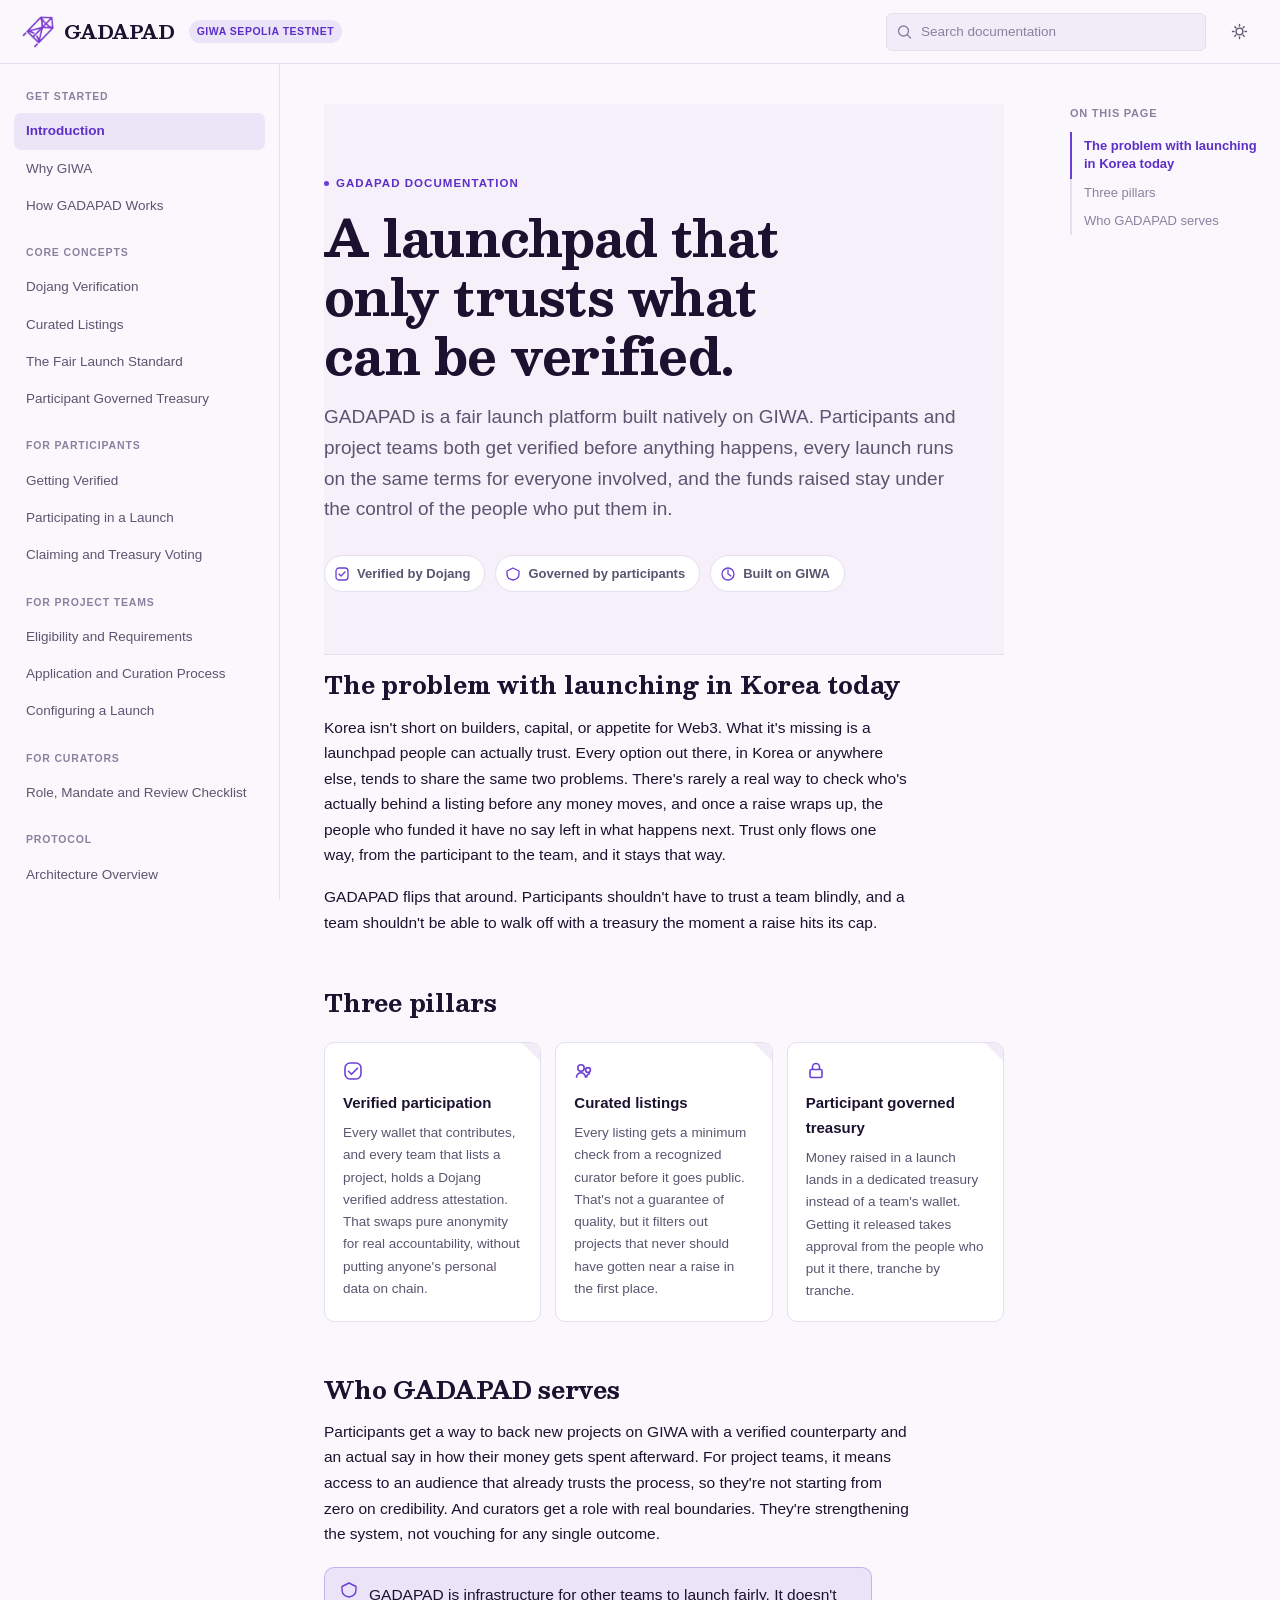
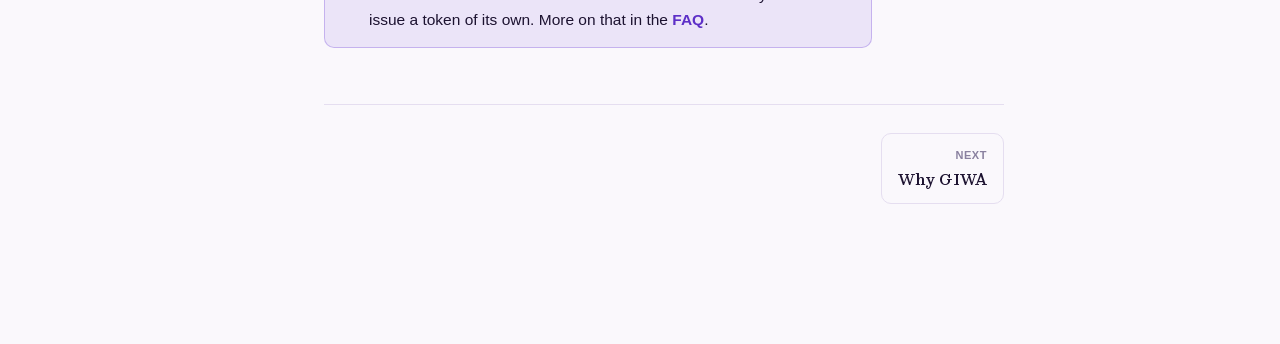
==== commit eae004ad: "Redraw documentation figures as line work, restore display typography" ====
--- a/documentation/index.html
+++ b/documentation/index.html
@@ -250,136 +250,104 @@
 .gp-tl-body { font-size: 14.5px; color: var(--text-muted); max-width: 56ch; }
 
 /* ==========================================================================
-   Figures and diagrams
-
-   One shared wrapper (.gp-fig) gives every diagram the same frame: a quiet
-   recessed surface, generous breathing room, and an optional caption. Cards
-   inside sit on --bg-elevated so they lift off that surface, which is what
-   makes a diagram read as a designed figure rather than as loose markup.
-
-   Figures break out slightly wider than the 700px prose column on large
-   screens. There is free space either side of the article (the main column
-   is centered with 44px padding), so this costs nothing and gives diagrams
-   room without ever colliding with the table of contents.
+   Figures
+
+   One grammar, drawn rather than boxed. A figure is line work and type
+   sitting directly on the page, never a card grid inside a tinted
+   container. Structure is a hairline, the focal point is the accent, and
+   everything else is quiet ink. Captions are set in the display italic,
+   like a plate caption in a printed book.
    ========================================================================== */
-.gp-fig { background: var(--bg-subtle); border: 1px solid var(--border); border-radius: var(--radius-lg); padding: 26px 24px; margin: 28px 0; }
-@media (min-width: 1280px) { .gp-fig { margin-inline: -36px; padding: 30px 34px; } }
-.gp-fig-cap { display: block; font-size: 12.5px; line-height: 1.55; color: var(--text-faint); margin: 18px 0 0; padding-top: 14px; border-top: 1px solid var(--border); max-width: none; }
-.gp-fig-cap strong { color: var(--text-muted); font-weight: 600; }
-.gp-article .gp-fig p { max-width: none; }
-
-/* --- pipeline: an at a glance sequence, short labels only ---------------
-   Deliberately carries no prose. Pages that use it follow with the detailed
-   step list, so the figure summarises and the steps explain, instead of the
-   two saying the same thing twice. */
-.gp-pipeline { display: flex; list-style: none; margin: 0; padding: 0; }
-.gp-pipeline li { flex: 1 1 0; position: relative; text-align: center; padding: 38px 4px 0; min-width: 0; }
-.gp-pipeline li::before { content: ""; position: absolute; top: 14px; left: 0; right: 0; height: 1.5px; background: var(--border-strong); }
-.gp-pipeline li:first-child::before { left: 50%; }
-.gp-pipeline li:last-child::before { right: 50%; }
-.gp-pipeline .pl-n { position: absolute; top: 0; left: 50%; transform: translateX(-50%); width: 29px; height: 29px; border-radius: 50%; background: var(--bg-elevated); border: 1.5px solid var(--accent); color: var(--accent-text); font-family: var(--mono); font-size: 12px; font-weight: 700; display: flex; align-items: center; justify-content: center; z-index: 1; }
-.gp-pipeline .pl-t { display: block; font-size: 13px; font-weight: 700; color: var(--text); line-height: 1.35; }
-.gp-pipeline .pl-s { display: block; font-size: 11.5px; color: var(--text-faint); line-height: 1.45; margin-top: 4px; }
+.fig { margin: 36px 0 40px; }
+p.fig-cap { font-family: var(--display); font-style: italic; font-size: 14px; line-height: 1.55; color: var(--text-muted); margin: 20px 0 0; max-width: 58ch; }
+.gp-article .fig p { max-width: none; }
+
+/* guards: the article base must never restyle structural components */
+.gp-article ol.gp-steps { margin: 26px 0; padding: 0; max-width: none; }
+.gp-article .gp-steps li { margin: 0; }
+.gp-article .fig ol, .gp-article .fig ul { margin: 0; padding: 0; max-width: none; list-style: none; }
+.gp-article .fig li { margin: 0; font-size: inherit; }
+.gp-article .fig li::marker { content: none; }
+
+/* --- strip: an at a glance sequence on a single hairline ----------------- */
+.fig-strip { display: flex; margin: 4px 0 0; padding: 0; list-style: none; }
+.fig-strip li { flex: 1 1 0; position: relative; min-width: 0; padding: 22px 10px 0 0; }
+.fig-strip li::before { content: ""; position: absolute; top: 4px; left: 0; right: 0; height: 1px; background: var(--border-strong); }
+.fig-strip li:last-child { padding-right: 0; }
+.fig-strip li:last-child { flex: 0 1 auto; }
+.fig-strip li:last-child::before { display: none; }
+.fig-strip li::after { content: ""; position: absolute; top: 0; left: 0; width: 9px; height: 9px; box-sizing: border-box; border-radius: 50%; background: var(--bg); border: 1.5px solid var(--border-strong); }
+.fig-strip .st-t { display: block; font-size: 13.5px; font-weight: 650; color: var(--text); letter-spacing: -.005em; }
+.fig-strip .st-s { display: block; font-size: 12px; color: var(--text-muted); line-height: 1.45; margin-top: 2px; }
+@media (max-width: 600px) { .fig-strip { display: none; } .fig.fig-optional { display: none; } }
+
+/* --- spine: a connected sequence, read top to bottom --------------------- */
+.fig-spine { position: relative; margin: 0; padding: 0; list-style: none; }
+.fig-spine > li { position: relative; padding: 0 0 24px 30px; }
+.fig-spine > li:not(:last-child)::after { content: ""; position: absolute; left: 5px; top: 17px; bottom: -8px; width: 1px; background: var(--border-strong); }
+.fig-spine > li:last-child { padding-bottom: 0; }
+.fig-spine > li::before { content: ""; position: absolute; left: 1px; top: 5px; width: 9px; height: 9px; box-sizing: border-box; border-radius: 50%; background: var(--bg); border: 1px solid var(--border-strong); }
+.fig-spine > li.is-focus::before { background: var(--accent); border-color: var(--accent); }
+.fig-spine > li.is-end::before { border-radius: 2px; border-color: var(--accent); }
+.fig-spine .sp-k { font-family: var(--mono); font-size: 10.5px; letter-spacing: .04em; color: var(--text-faint); display: block; margin-bottom: 2px; }
+.fig-spine .sp-t { font-size: 14.5px; font-weight: 650; color: var(--text); letter-spacing: -.005em; }
+.fig-spine .sp-t code { font-size: .92em; }
+.fig-spine li.is-focus .sp-t { color: var(--accent-text); }
+.fig-spine .sp-d { font-size: 13px; color: var(--text-muted); line-height: 1.58; margin-top: 3px; max-width: 54ch; }
+
+/* the fork a check resolves into, two colored text outcomes */
+.fig-fork { display: flex; flex-direction: column; gap: 7px; margin-top: 10px; }
+.fig-fork span { display: inline-flex; align-items: center; gap: 8px; font-size: 13px; font-weight: 600; }
+.fig-fork svg { width: 13px; height: 13px; flex-shrink: 0; }
+.fig-fork .f-ok { color: var(--success); }
+.fig-fork .f-no { color: var(--danger); }
+.fig-fork small { font-weight: 400; color: var(--text-muted); font-size: 12px; }
+
+/* --- rows: parallel guarantees as an editorial list ---------------------- */
+.fig-rows { margin: 0; padding: 0; list-style: none; border-top: 1px solid var(--border); }
+.fig-rows > li { display: flex; gap: 22px; padding: 15px 2px; border-bottom: 1px solid var(--border); align-items: baseline; }
+.fig-rows .r-n { font-family: var(--mono); font-size: 10.5px; letter-spacing: .04em; color: var(--text-faint); flex: 0 0 20px; }
+.fig-rows .r-t { font-size: 14.5px; font-weight: 650; color: var(--text); flex: 0 0 168px; letter-spacing: -.005em; }
+.fig-rows .r-d { font-size: 13px; color: var(--text-muted); line-height: 1.58; flex: 1 1 auto; }
+@media (max-width: 620px) { .fig-rows > li { flex-wrap: wrap; gap: 4px 22px; } .fig-rows .r-t { flex: 1 1 auto; } .fig-rows .r-d { flex-basis: 100%; padding-left: 42px; } }
+
+/* --- cols: two ideas side by side, split by a hairline ------------------- */
+.fig-cols { display: grid; grid-template-columns: 1fr 1fr; }
+.fig-cols > div { padding: 2px 28px 2px 0; }
+.fig-cols > div + div { border-left: 1px solid var(--border); padding: 2px 0 2px 28px; }
+.fig-cols .co-k { font-family: var(--mono); font-size: 10.5px; letter-spacing: .04em; color: var(--text-faint); display: block; margin-bottom: 4px; }
+.fig-cols .co-t { font-size: 14.5px; font-weight: 650; color: var(--text); letter-spacing: -.005em; }
+.fig-cols .co-d { font-size: 13px; color: var(--text-muted); line-height: 1.6; margin-top: 5px; }
+.fig-cols .co-h { display: flex; align-items: center; gap: 8px; font-size: 13.5px; font-weight: 650; letter-spacing: -.005em; margin-bottom: 12px; }
+.fig-cols .co-h svg { width: 13px; height: 13px; flex-shrink: 0; }
+.fig-cols .co-h.on { color: var(--success); }
+.fig-cols .co-h.off { color: var(--text-muted); }
+.fig-cols ul { list-style: none; margin: 0; padding: 0; max-width: none; }
+.fig-cols ul li { font-size: 13px; line-height: 1.58; color: var(--text-muted); margin: 0 0 10px; }
+.fig-cols ul li:last-child { margin-bottom: 0; }
+.fig-cols ul li strong { color: var(--text); font-weight: 650; }
 @media (max-width: 620px) {
-  .gp-pipeline { flex-direction: column; }
-  .gp-pipeline li { text-align: left; padding: 0 0 20px 44px; min-height: 30px; }
-  .gp-pipeline li::before { top: 0; bottom: 0; left: 14px; right: auto; width: 1.5px; height: auto; }
-  .gp-pipeline li:first-child::before { top: 14px; left: 14px; }
-  .gp-pipeline li:last-child::before { height: 14px; bottom: auto; }
-  .gp-pipeline .pl-n { left: 0; top: 0; transform: none; }
+  .fig-cols { grid-template-columns: 1fr; }
+  .fig-cols > div { padding: 0 0 18px; }
+  .fig-cols > div + div { border-left: none; border-top: 1px solid var(--border); padding: 18px 0 0; }
 }
 
-/* --- flow: a described sequence, used where the nodes carry the only copy - */
-.gp-flow { display: flex; flex-direction: column; gap: 0; }
-.gp-flow-node { background: var(--bg-elevated); border: 1px solid var(--border); border-radius: var(--radius); padding: 15px 17px; }
-.gp-flow-node .n-label { font-size: 10px; font-weight: 700; letter-spacing: .07em; text-transform: uppercase; color: var(--accent-text); margin-bottom: 5px; }
-.gp-flow-node .n-title { font-size: 14.5px; font-weight: 700; margin-bottom: 4px; letter-spacing: -.005em; }
-.gp-flow-node .n-desc { font-size: 12.5px; color: var(--text-muted); line-height: 1.55; }
-.gp-flow-arrow { display: flex; align-items: center; justify-content: center; height: 22px; color: var(--text-faint); }
-.gp-flow-arrow svg { width: 15px; height: 15px; transform: rotate(90deg); }
-
-/* --- base: a foundation bar everything above settles onto ---------------- */
-.gp-base { margin-top: 10px; border: 1px dashed var(--border-strong); border-radius: var(--radius); padding: 13px 17px; background: transparent; display: flex; align-items: center; gap: 10px; }
-.gp-base .b-dot { width: 7px; height: 7px; border-radius: 50%; background: var(--accent); flex-shrink: 0; }
-.gp-base .b-text { font-size: 12.5px; color: var(--text-muted); line-height: 1.5; }
-.gp-base .b-text strong { color: var(--text); font-weight: 700; }
-
-/* --- stack: layers resting on each other, top is nearest the user -------- */
-.gp-stack { display: flex; flex-direction: column; gap: 7px; }
-.gp-stack-layer { display: flex; align-items: baseline; gap: 14px; background: var(--bg-elevated); border: 1px solid var(--border); border-radius: var(--radius); padding: 14px 16px; }
-.gp-stack-layer.is-focus { background: var(--accent-soft); border-color: color-mix(in srgb, var(--accent) 32%, transparent); }
-.gp-stack-layer .s-tier { flex: 0 0 74px; font-family: var(--mono); font-size: 10px; font-weight: 700; letter-spacing: .07em; text-transform: uppercase; color: var(--text-faint); }
-.gp-stack-layer.is-focus .s-tier { color: var(--accent-text); }
-.gp-stack-layer .s-body { flex: 1 1 auto; min-width: 0; }
-.gp-stack-layer .s-title { font-size: 14.5px; font-weight: 700; letter-spacing: -.005em; }
-.gp-stack-layer .s-desc { font-size: 12.5px; color: var(--text-muted); line-height: 1.55; margin-top: 3px; }
-@media (max-width: 560px) { .gp-stack-layer { flex-direction: column; gap: 6px; } .gp-stack-layer .s-tier { flex: none; } }
-
-/* --- gate: a check with two possible outcomes --------------------------- */
-.gp-gate { display: flex; flex-direction: column; gap: 0; }
-.gp-gate-node { background: var(--bg-elevated); border: 1px solid var(--border); border-radius: var(--radius); padding: 15px 17px; }
-.gp-gate-node .n-label { font-size: 10px; font-weight: 700; letter-spacing: .07em; text-transform: uppercase; color: var(--accent-text); margin-bottom: 5px; }
-.gp-gate-node .n-title { font-size: 14.5px; font-weight: 700; margin-bottom: 4px; letter-spacing: -.005em; }
-.gp-gate-node .n-title code { font-size: .92em; }
-.gp-gate-node .n-desc { font-size: 12.5px; color: var(--text-muted); line-height: 1.55; }
-.gp-gate-node.check { background: var(--accent-soft); border-color: color-mix(in srgb, var(--accent) 32%, transparent); }
-.gp-gate-arrow { display: flex; align-items: center; justify-content: center; height: 22px; color: var(--text-faint); }
-.gp-gate-arrow svg { width: 15px; height: 15px; transform: rotate(90deg); }
-
-/* outcome chips, the two ways a check can resolve */
-.gp-outcomes { display: flex; flex-wrap: wrap; gap: 8px; margin-top: 12px; }
-.gp-outcome { display: inline-flex; align-items: center; gap: 7px; font-size: 12px; font-weight: 600; border-radius: 20px; padding: 5px 12px 5px 9px; }
-.gp-outcome svg { width: 13px; height: 13px; flex-shrink: 0; }
-.gp-outcome.ok { background: var(--success-bg); color: var(--success); }
-.gp-outcome.no { background: var(--danger-bg); color: var(--danger); }
-
-/* --- branch: one thing that leads to two independent things ------------- */
-.gp-branch-root { background: var(--accent-soft); border: 1px solid color-mix(in srgb, var(--accent) 32%, transparent); border-radius: var(--radius); padding: 14px 17px; text-align: center; }
-.gp-branch-root .r-title { font-size: 14.5px; font-weight: 700; }
-.gp-branch-root .r-desc { font-size: 12.5px; color: var(--text-muted); margin-top: 3px; }
-.gp-branch-conn { display: block; width: 100%; height: 26px; color: var(--border-strong); }
-.gp-branch-kids { display: flex; gap: 14px; }
-.gp-branch-kids > div { flex: 1 1 0; min-width: 0; background: var(--bg-elevated); border: 1px solid var(--border); border-radius: var(--radius); padding: 15px 17px; }
-.gp-branch-kids .k-label { font-size: 10px; font-weight: 700; letter-spacing: .07em; text-transform: uppercase; color: var(--accent-text); margin-bottom: 5px; }
-.gp-branch-kids .k-title { font-size: 14.5px; font-weight: 700; margin-bottom: 4px; }
-.gp-branch-kids .k-desc { font-size: 12.5px; color: var(--text-muted); line-height: 1.55; }
-@media (max-width: 560px) {
-  .gp-branch-conn { height: 16px; }
-  .gp-branch-kids { flex-direction: column; gap: 10px; }
-}
-
-/* --- pillars: independent guarantees, no sequence, no arrows ------------ */
-.gp-pillars { display: flex; flex-wrap: wrap; gap: 12px; }
-.gp-pillar { flex: 1 1 165px; background: var(--bg-elevated); border: 1px solid var(--border); border-radius: var(--radius); padding: 16px; min-width: 155px; }
-.gp-pillar .p-ic { color: var(--accent); margin-bottom: 11px; height: 20px; display: flex; align-items: center; }
-.gp-pillar .p-ic svg { width: 19px; height: 19px; }
-.gp-pillar .p-title { font-size: 14px; font-weight: 700; margin-bottom: 4px; letter-spacing: -.005em; }
-.gp-pillar .p-desc { font-size: 12.5px; color: var(--text-muted); line-height: 1.55; }
-
-/* --- compare: two things weighed against each other --------------------- */
-.gp-compare { display: flex; align-items: stretch; gap: 0; }
-.gp-compare-item { flex: 1 1 0; background: var(--bg-elevated); border: 1px solid var(--border); border-radius: var(--radius); padding: 17px; min-width: 0; }
-.gp-compare-item .c-label { font-size: 10px; font-weight: 700; letter-spacing: .07em; text-transform: uppercase; color: var(--accent-text); margin-bottom: 5px; }
-.gp-compare-item .c-title { font-size: 15px; font-weight: 700; margin-bottom: 5px; letter-spacing: -.005em; }
-.gp-compare-item .c-desc { font-size: 12.5px; color: var(--text-muted); line-height: 1.55; }
-.gp-compare-join { flex: 0 0 auto; display: flex; align-items: center; justify-content: center; width: 42px; }
-.gp-compare-join span { display: flex; align-items: center; justify-content: center; width: 26px; height: 26px; border-radius: 50%; background: var(--bg-elevated); border: 1px solid var(--border-strong); font-size: 12px; font-weight: 700; color: var(--text-faint); }
-@media (max-width: 560px) { .gp-compare { flex-direction: column; } .gp-compare-join { width: auto; padding: 8px 0; } }
-
-/* --- ledger: what is guaranteed set against what is not ----------------- */
-.gp-ledger { display: flex; gap: 14px; }
-.gp-ledger > div { flex: 1 1 0; min-width: 0; background: var(--bg-elevated); border: 1px solid var(--border); border-radius: var(--radius); padding: 16px 17px; }
-.gp-ledger .l-head { display: flex; align-items: center; gap: 8px; font-size: 12px; font-weight: 700; letter-spacing: .04em; text-transform: uppercase; margin-bottom: 12px; }
-.gp-ledger .l-head svg { width: 14px; height: 14px; flex-shrink: 0; }
-.gp-ledger .is-on .l-head { color: var(--success); }
-.gp-ledger .is-off .l-head { color: var(--text-faint); }
-.gp-ledger ul { list-style: none; margin: 0; padding: 0; max-width: none; }
-.gp-ledger li { position: relative; font-size: 12.5px; line-height: 1.55; color: var(--text-muted); padding-left: 16px; margin: 0 0 9px; }
-.gp-ledger li:last-child { margin-bottom: 0; }
-.gp-ledger li::before { content: ""; position: absolute; left: 0; top: 8px; width: 6px; height: 1.5px; border-radius: 1px; background: var(--border-strong); }
-.gp-ledger .is-on li::before { background: var(--success); }
-.gp-ledger li strong { color: var(--text); font-weight: 700; }
-@media (max-width: 560px) { .gp-ledger { flex-direction: column; } }
+/* --- split: one origin dividing into the two columns beneath ------------- */
+.fig-split-root { text-align: center; max-width: 40ch; margin: 0 auto; }
+.fig-split-root .sr-t { font-size: 14.5px; font-weight: 650; color: var(--text); letter-spacing: -.005em; }
+.fig-split-root .sr-d { font-size: 12.5px; color: var(--text-faint); margin-top: 2px; }
+.fig-split-tree { position: relative; height: 18px; margin: 6px 0 0; }
+.fig-split-tree i { position: absolute; left: 50%; top: 0; bottom: 0; width: 1px; background: var(--border-strong); }
+@media (max-width: 620px) { .fig-split-tree { display: none; } .fig-split-root { margin-bottom: 16px; } }
+
+/* --- stack: layers, the focal one marked with a single accent rule ------- */
+.fig-stack { margin: 0; padding: 0; list-style: none; border-top: 1px solid var(--border); }
+.fig-stack > li { display: flex; gap: 22px; padding: 15px 2px; border-bottom: 1px solid var(--border); align-items: baseline; }
+.fig-stack .sk-k { font-family: var(--mono); font-size: 10.5px; letter-spacing: .04em; color: var(--text-faint); flex: 0 0 86px; }
+.fig-stack .sk-t { font-size: 14.5px; font-weight: 650; color: var(--text); flex: 0 0 110px; letter-spacing: -.005em; }
+.fig-stack .sk-d { font-size: 13px; color: var(--text-muted); line-height: 1.58; flex: 1 1 auto; }
+.fig-stack > li.is-focus .sk-t { color: var(--accent-text); }
+@media (max-width: 620px) { .fig-stack > li { flex-wrap: wrap; gap: 3px 18px; } .fig-stack .sk-d { flex-basis: 100%; } }
 
 /* FAQ */
 .gp-faq-item { border-bottom: 1px solid var(--border); }
@@ -439,6 +407,8 @@
 /* Scroll progress */
 .gp-progress { position: fixed; top: var(--header-h); left: 0; height: 2px; background: var(--accent); z-index: 210; width: 0%; transition: width .1s linear; }
 </style>
+</head>
+<body>
 
 <div class="gp-progress" id="progress"></div>
 
@@ -468,7 +438,7 @@
   <aside class="gp-sidebar" id="sidebar"><nav id="navRoot"></nav></aside>
 
   <main class="gp-main">
-    <div class="gp-article-wrap">
+    <div class="gp-article-wrap gp-article">
       <div id="pagesRoot"><section class="gp-page active" data-page="intro" id="page-intro">
   <div class="gp-hero">
     <div class="gp-hero-inner">
@@ -525,33 +495,27 @@
 <section class="gp-page" data-page="why-giwa" id="page-why-giwa">
   <span class="gp-eyebrow"><span class="dot"></span>Get Started</span>
   <h1>Why GIWA</h1>
-  <p class="gp-lead">GADAPAD isn't a generic launchpad that just happens to sit on GIWA. It's built around something that only exists on this chain, and that's on purpose.</p>
-
-  <div class="gp-fig">
-    <div class="gp-stack">
-      <div class="gp-stack-layer is-focus">
-        <div class="s-tier">Application</div>
-        <div class="s-body">
-          <div class="s-title">GADAPAD</div>
-          <div class="s-desc">Launch vaults, curation, and participant governed treasuries.</div>
-        </div>
-      </div>
-      <div class="gp-stack-layer">
-        <div class="s-tier">Layer 2</div>
-        <div class="s-body">
-          <div class="s-title">GIWA</div>
-          <div class="s-desc">OP Stack chain with one second blocks, and the home of Dojang, the identity layer GADAPAD is built on.</div>
-        </div>
-      </div>
-      <div class="gp-stack-layer">
-        <div class="s-tier">Layer 1</div>
-        <div class="s-body">
-          <div class="s-title">Ethereum</div>
-          <div class="s-desc">Final settlement and the security GIWA inherits.</div>
-        </div>
-      </div>
-    </div>
-    <p class="gp-fig-cap">Read bottom up: Ethereum provides the security, GIWA provides the speed and the identity layer, and GADAPAD is only the thin application on top. Removing the middle layer means rebuilding Dojang from scratch.</p>
+  <p class="gp-lead">GADAPAD is built around something that only exists on this chain, and that's on purpose.</p>
+
+  <div class="fig">
+    <ol class="fig-stack">
+      <li class="is-focus">
+        <span class="sk-k">Application</span>
+        <span class="sk-t">GADAPAD</span>
+        <span class="sk-d">Launch vaults, curation, and participant governed treasuries. Deliberately thin.</span>
+      </li>
+      <li>
+        <span class="sk-k">Layer 2</span>
+        <span class="sk-t">GIWA</span>
+        <span class="sk-d">One second blocks on the OP Stack, and the home of Dojang, the identity layer everything above depends on.</span>
+      </li>
+      <li>
+        <span class="sk-k">Layer 1</span>
+        <span class="sk-t">Ethereum</span>
+        <span class="sk-d">Final settlement and the security the whole stack inherits.</span>
+      </li>
+    </ol>
+    <p class="fig-cap">Read bottom up. Take away the middle layer and the launchpad loses its identity infrastructure with it, which is the whole argument for building here.</p>
   </div>
 
   <h2>An Ethereum layer 2 built for one second finality</h2>
@@ -562,7 +526,7 @@
   <p>GIWA takes its name from the traditional Korean roof tile, small, identical pieces that only become a roof once they're laid together in overlapping rows. GIWA describes itself as an open layer 2 that belongs to no single entity, accessible to anyone building on it. That idea carries straight over into how GADAPAD treats a raise. No single big contribution should get to define a launch, and no single party should get to decide what happens to a treasury once people have put money into it. A launch holds together the way a roof does, through a lot of small, verified pieces stacked on top of each other under the same terms.</p>
 
   <h2>Dojang couldn't be rebuilt anywhere else</h2>
-  <p>GADAPAD's verification, curation, and treasury design all lean on Dojang, the identity attestation service that lives on GIWA. Dojang isn't some generic KYC widget you could bolt onto any chain. It's issued through a regulated partner, anchored to the Ethereum Attestation Service, and wired straight into GIWA's own predeployed contracts. Build GADAPAD anywhere else, and you'd have to build an entire identity layer from scratch before the launchpad itself could even start. Build it on GIWA, and that layer's already there. The full mechanics are on the <a href="#dojang" data-nav="dojang">Dojang Verification</a> page.</p>
+  <p>GADAPAD's verification, curation, and treasury design all lean on Dojang, the identity attestation service that lives on GIWA. Dojang is issued through a regulated partner, anchored to the Ethereum Attestation Service, and wired straight into GIWA's own predeployed contracts. Build GADAPAD anywhere else, and you'd have to build an entire identity layer from scratch before the launchpad itself could even start. Build it on GIWA, and that layer's already there. The full mechanics are on the <a href="#dojang" data-nav="dojang">Dojang Verification</a> page.</p>
 
   <h2>Current network status</h2>
   <div class="gp-hint warning">
@@ -581,15 +545,14 @@
   <h1>How GADAPAD works</h1>
   <p class="gp-lead">Every launch on GADAPAD moves through the same five stages in the same order, whether it's the first listing or the hundredth.</p>
 
-  <div class="gp-fig">
-    <ol class="gp-pipeline">
-      <li><span class="pl-n">1</span><span class="pl-t">Apply</span><span class="pl-s">Curator review</span></li>
-      <li><span class="pl-n">2</span><span class="pl-t">Verify</span><span class="pl-s">Once per wallet</span></li>
-      <li><span class="pl-n">3</span><span class="pl-t">Contribute</span><span class="pl-s">Uniform terms</span></li>
-      <li><span class="pl-n">4</span><span class="pl-t">Claim</span><span class="pl-s">Your allocation</span></li>
-      <li><span class="pl-n">5</span><span class="pl-t">Vote</span><span class="pl-s">Release of funds</span></li>
+  <div class="fig fig-optional">
+    <ol class="fig-strip">
+      <li><span class="st-t">Apply</span><span class="st-s">Curator review</span></li>
+      <li><span class="st-t">Verify</span><span class="st-s">Once per wallet</span></li>
+      <li><span class="st-t">Contribute</span><span class="st-s">Uniform terms</span></li>
+      <li><span class="st-t">Claim</span><span class="st-s">Your allocation</span></li>
+      <li><span class="st-t">Vote</span><span class="st-s">Release of funds</span></li>
     </ol>
-    <p class="gp-fig-cap">Stages 1 and 2 are gates, nothing opens until both clear. Stages 4 and 5 run on separate timelines, so getting your tokens never depends on how a treasury vote goes.</p>
   </div>
 
   <ol class="gp-steps">
@@ -636,30 +599,28 @@
   <h2>How GADAPAD reads it</h2>
   <p>Every function on GADAPAD that moves money, whether that's a participant contributing to a launch or a team submitting one, sits behind a single check against Dojang's on chain query contract, DojangScroll.</p>
 
-  <div class="gp-fig">
-    <div class="gp-gate">
-      <div class="gp-gate-node">
-        <div class="n-label">Off chain</div>
-        <div class="n-title">Identity check with the issuer</div>
-        <div class="n-desc">Name, documents, and the verification itself stay with Upbit Korea. None of it is written to GIWA.</div>
-      </div>
-      <div class="gp-gate-arrow"><svg viewBox="0 0 18 18" fill="none"><path d="M2 9h13M10 4l5 5-5 5" stroke="currentColor" stroke-width="1.5" stroke-linecap="round" stroke-linejoin="round"/></svg></div>
-      <div class="gp-gate-node check">
-        <div class="n-label">On chain</div>
-        <div class="n-title"><code>DojangScroll.isVerified()</code></div>
-        <div class="n-desc">The launch contract asks one question and gets back one boolean. It never sees, or needs, the underlying identity.</div>
-      </div>
-      <div class="gp-gate-arrow"><svg viewBox="0 0 18 18" fill="none"><path d="M2 9h13M10 4l5 5-5 5" stroke="currentColor" stroke-width="1.5" stroke-linecap="round" stroke-linejoin="round"/></svg></div>
-      <div class="gp-gate-node">
-        <div class="n-label">Result</div>
-        <div class="n-title">The transaction itself</div>
-        <div class="gp-outcomes">
-          <div class="gp-outcome ok"><svg viewBox="0 0 16 16" fill="none"><path d="M3 8l3.5 3.5L13 4.5" stroke="currentColor" stroke-width="2" stroke-linecap="round" stroke-linejoin="round"/></svg>Verified, proceeds</div>
-          <div class="gp-outcome no"><svg viewBox="0 0 16 16" fill="none"><path d="M4 4l8 8M12 4l-8 8" stroke="currentColor" stroke-width="2" stroke-linecap="round"/></svg>Not verified, reverts</div>
+  <div class="fig">
+    <ol class="fig-spine">
+      <li>
+        <span class="sp-k">Off chain</span>
+        <span class="sp-t">Identity check with the issuer</span>
+        <p class="sp-d">Name, documents, and the verification itself stay with Upbit Korea. None of it is written to GIWA.</p>
+      </li>
+      <li class="is-focus">
+        <span class="sp-k">On chain</span>
+        <span class="sp-t"><code>DojangScroll.isVerified()</code></span>
+        <p class="sp-d">The launch contract asks one question and gets back one boolean. It never sees, or needs, the underlying identity.</p>
+      </li>
+      <li>
+        <span class="sp-k">Result</span>
+        <span class="sp-t">The transaction itself</span>
+        <div class="fig-fork">
+          <span class="f-ok"><svg viewBox="0 0 16 16" fill="none"><path d="M3 8.2l3.4 3.4L13 5" stroke="currentColor" stroke-width="1.8" stroke-linecap="round" stroke-linejoin="round"/></svg>Verified <small>the call proceeds</small></span>
+          <span class="f-no"><svg viewBox="0 0 16 16" fill="none"><path d="M4.5 4.5l7 7M11.5 4.5l-7 7" stroke="currentColor" stroke-width="1.8" stroke-linecap="round"/></svg>Not verified <small>the call reverts</small></span>
         </div>
-      </div>
-    </div>
-    <p class="gp-fig-cap">The check runs at call time, every time. There is no cached status to go stale and no path through the contracts that skips this gate, for participants or for listing teams.</p>
+      </li>
+    </ol>
+    <p class="fig-cap">Personal data never crosses the first arrow. Only the boolean does.</p>
   </div>
 
   <div class="gp-code">
@@ -712,23 +673,22 @@
 <section class="gp-page" data-page="curation" id="page-curation">
   <span class="gp-eyebrow"><span class="dot"></span>Core Concepts</span>
   <h1>Curated listings</h1>
-  <p class="gp-lead">Verification answers who someone is. Curation answers whether their project belongs on GADAPAD in the first place. They're independent checks, and GADAPAD requires both.</p>
-
-  <div class="gp-fig">
-    <div class="gp-compare">
-      <div class="gp-compare-item">
-        <div class="c-label">Identity</div>
-        <div class="c-title">Verification</div>
-        <div class="c-desc">Answers who is behind a wallet. Runs automatically, on chain, for every participant and every listing team.</div>
+  <p class="gp-lead">Every listing on GADAPAD has to clear two separate checks before its window opens to anyone.</p>
+
+  <div class="fig">
+    <div class="fig-cols">
+      <div>
+        <span class="co-k">Identity</span>
+        <span class="co-t">Verification</span>
+        <p class="co-d">Answers who is behind a wallet. Runs automatically, on chain, for every participant and every listing team.</p>
       </div>
-      <div class="gp-compare-join"><span>+</span></div>
-      <div class="gp-compare-item">
-        <div class="c-label">Eligibility</div>
-        <div class="c-title">Curation</div>
-        <div class="c-desc">Answers whether a project belongs here at all. Runs once per listing, by a named person against a fixed checklist.</div>
+      <div>
+        <span class="co-k">Eligibility</span>
+        <span class="co-t">Curation</span>
+        <p class="co-d">Answers whether a project belongs here at all. Runs once per listing, by a named person against a fixed checklist.</p>
       </div>
     </div>
-    <p class="gp-fig-cap">Two independent questions, so passing one says nothing about the other. A verified team can still be rejected in curation, and curation never substitutes for the on chain check.</p>
+    <p class="fig-cap">Two independent questions. A verified team can still be rejected in curation, and curation never substitutes for the on chain check.</p>
   </div>
 
   <h2>Why permissionless listing isn't enough on its own</h2>
@@ -752,7 +712,7 @@
   </div>
 
   <h2>Who curators are</h2>
-  <p>Curators are recognized members of the GIWA ecosystem who are individually accountable, verified through Dojang just like everyone else on the platform. Their identity is attached to every review they complete, so this isn't some anonymous rubber stamp. The full mandate and checklist live on the <a href="#curators" data-nav="curators">Curators</a> page.</p>
+  <p>Curators are recognized members of the GIWA ecosystem who are individually accountable, verified through Dojang just like everyone else on the platform. Their identity is attached to every review they complete, so every approval carries a name that can be checked. The full mandate and checklist live on the <a href="#curators" data-nav="curators">Curators</a> page.</p>
 
   <div class="gp-page-nav">
     <a href="#dojang" data-nav="dojang"><span class="pn-label">Back</span><span class="pn-title">Dojang Verification</span></a>
@@ -770,37 +730,19 @@
 
   <h2>Uniform terms for every participant</h2>
 
-  <div class="gp-fig">
-    <div class="gp-pillars">
-      <div class="gp-pillar">
-        <div class="p-ic"><svg viewBox="0 0 18 18" fill="none"><circle cx="9" cy="9" r="7" stroke="currentColor" stroke-width="1.4"/><path d="M9 5.5v3.5l2.5 1.5" stroke="currentColor" stroke-width="1.4" stroke-linecap="round"/></svg></div>
-        <div class="p-title">One rate</div>
-        <div class="p-desc">The same conversion rate for the whole window. Arriving early buys nothing extra.</div>
-      </div>
-      <div class="gp-pillar">
-        <div class="p-ic"><svg viewBox="0 0 18 18" fill="none"><path d="M3 13V5M9 13V3M15 13V8" stroke="currentColor" stroke-width="1.6" stroke-linecap="round"/></svg></div>
-        <div class="p-title">A floor and a ceiling</div>
-        <div class="p-desc">Every verified address is bound by the same minimum and maximum, so no wallet can dominate a launch.</div>
-      </div>
-      <div class="gp-pillar">
-        <div class="p-ic"><svg viewBox="0 0 18 18" fill="none"><path d="M9 2l6 2.7v4.1c0 3.6-2.4 6.5-6 7.2-3.6-.7-6-3.6-6-7.2V4.7L9 2z" stroke="currentColor" stroke-width="1.4" stroke-linejoin="round"/></svg></div>
-        <div class="p-title">A hardcap</div>
-        <div class="p-desc">The contract rejects any contribution that would push the total past the cap set at configuration.</div>
-      </div>
-    </div>
-    <p class="gp-fig-cap">All three are contract parameters, fixed before a listing opens. They are checked in curation and then enforced on chain, not promised in a blog post.</p>
-  </div>
-
-  <ul>
-    <li><strong>One rate.</strong> Every contribution during the window converts to project tokens at the same fixed rate, regardless of when in the window it lands or how large it is.</li>
-    <li><strong>A minimum and a maximum.</strong> Each launch sets a floor and a ceiling per verified address, so a launch can't get dominated by a handful of large wallets.</li>
-    <li><strong>A hardcap.</strong> Total contributions can't exceed the cap the project set during configuration. The contract rejects any contribution that would push the total past it.</li>
-  </ul>
+  <div class="fig">
+    <ol class="fig-rows">
+      <li><span class="r-n">01</span><span class="r-t">One rate</span><span class="r-d">The same conversion rate for the whole window. Arriving early buys nothing extra.</span></li>
+      <li><span class="r-n">02</span><span class="r-t">A floor and a ceiling</span><span class="r-d">Every verified address is bound by the same minimum and maximum, so no wallet can dominate a launch.</span></li>
+      <li><span class="r-n">03</span><span class="r-t">A hardcap</span><span class="r-d">The contract rejects any contribution that would push the total past the cap set at configuration.</span></li>
+    </ol>
+    <p class="fig-cap">Three numbers a participant can read straight off the sale contract.</p>
+  </div>
 
   <h2>Nothing large to dump on day one</h2>
   <p>Since prior investor allocations are excluded entirely, and any allocation the team keeps for itself streams or vests over time instead of unlocking all at once, there's no big, freely tradable position just sitting there the moment claiming opens. The people in the best position to sell right away are the same participants who bought in under the same public terms as everyone else.</p>
 
-  <div class="gp-pull">On GADAPAD, fair launch isn't a marketing line. It's a set of contract parameters that get checked before a listing opens and verified on chain once it does.</div>
+  <div class="gp-pull">On GADAPAD, fair launch is a set of contract parameters, checked before a listing opens and verified on chain once it does.</div>
 
   <div class="gp-page-nav">
     <a href="#curation" data-nav="curation"><span class="pn-label">Back</span><span class="pn-title">Curated Listings</span></a>
@@ -811,7 +753,7 @@
 <section class="gp-page" data-page="treasury" id="page-treasury">
   <span class="gp-eyebrow"><span class="dot"></span>Core Concepts</span>
   <h1>Participant governed treasury</h1>
-  <p class="gp-lead">This is the piece that actually separates GADAPAD from a normal launchpad. When a launch window closes, the money raised doesn't just become the team's. It goes into a treasury that the people who funded it still have a say over.</p>
+  <p class="gp-lead">This is the piece that actually separates GADAPAD from a normal launchpad. When a launch window closes, the money raised goes into a treasury that the people who funded it still have a say over.</p>
 
   <h2>What GADAPAD refuses to do</h2>
   <p>On most launchpads, once a raise clears, the money moves straight to a wallet the project team fully controls. From there, the participants who funded it have no real way to act. They can watch. They can call the team out publicly if things go sideways. But the contract itself gives them nothing to actually do. GADAPAD treats that gap as the real failure point here, not something to just shrug off as normal.</p>
@@ -819,14 +761,13 @@
   <h2>How release works</h2>
   <p>Funds contributed to a launch settle into a treasury contract scoped to that launch alone. Reaching the hardcap does not unlock them. Instead, releasing funds to the project team follows a fixed sequence.</p>
 
-  <div class="gp-fig">
-    <ol class="gp-pipeline">
-      <li><span class="pl-n">1</span><span class="pl-t">Request</span><span class="pl-s">Amount and purpose</span></li>
-      <li><span class="pl-n">2</span><span class="pl-t">Review</span><span class="pl-s">Fixed window</span></li>
-      <li><span class="pl-n">3</span><span class="pl-t">Vote</span><span class="pl-s">Weighted by contribution</span></li>
-      <li><span class="pl-n">4</span><span class="pl-t">Settle</span><span class="pl-s">Release or hold</span></li>
+  <div class="fig fig-optional">
+    <ol class="fig-strip">
+      <li><span class="st-t">Request</span><span class="st-s">Amount and purpose</span></li>
+      <li><span class="st-t">Review</span><span class="st-s">Fixed window</span></li>
+      <li><span class="st-t">Vote</span><span class="st-s">Weighted by contribution</span></li>
+      <li><span class="st-t">Settle</span><span class="st-s">Release or hold</span></li>
     </ol>
-    <p class="gp-fig-cap">There is no path that skips a stage. A window closing without quorum resolves to hold, never to release, so silence can never move money.</p>
   </div>
 
   <ol class="gp-steps">
@@ -928,7 +869,7 @@
   <p>Contributions settle in whatever stablecoin a launch is set up to accept. On testnet right now, that's a settlement token standing in to model the whole contribution and allocation flow before a live deployment exists. Once a KRW pegged stablecoin actually becomes available on GIWA, GADAPAD is built to accept it directly as a launch's settlement currency, which would give that asset one of its first real, everyday uses on chain instead of a purely speculative one.</p>
 
   <h2>Where enforcement actually happens</h2>
-  <p>The minimum, the maximum, and the hardcap aren't just policy text published next to a launch. They're conditions checked inside <code>participate()</code> on every single call. A contribution that would blow past the per address maximum or push the total over the hardcap reverts before it's ever accepted, so nobody's waiting around for a refund afterward.</p>
+  <p>The minimum, the maximum, and the hardcap are conditions checked inside <code>participate()</code> on every single call, not policy text published beside a launch. A contribution that would blow past the per address maximum or push the total over the hardcap reverts before it's ever accepted, so nobody's waiting around for a refund afterward.</p>
 
   <div class="gp-page-nav">
     <a href="#get-verified" data-nav="get-verified"><span class="pn-label">Back</span><span class="pn-title">Getting Verified</span></a>
@@ -941,27 +882,25 @@
   <h1>Claiming and treasury voting</h1>
   <p class="gp-lead">Contributing to a launch is where a participant's involvement starts, not where it ends. Two more actions follow, on two different timelines.</p>
 
-  <div class="gp-fig">
-    <div class="gp-branch-root">
-      <div class="r-title">Your contribution</div>
-      <div class="r-desc">One action during the launch window, which earns you two separate rights.</div>
-    </div>
-    <svg class="gp-branch-conn" viewBox="0 0 100 26" preserveAspectRatio="none" fill="none" aria-hidden="true">
-      <path d="M50 0 V9 M25 9 H75 M25 9 V26 M75 9 V26" stroke="currentColor" stroke-width="1.5" vector-effect="non-scaling-stroke" stroke-linecap="round"/>
-    </svg>
-    <div class="gp-branch-kids">
+  <div class="fig">
+    <div class="fig-split-root">
+      <div class="sr-t">Your contribution</div>
+      <div class="sr-d">One action during the launch window, two separate rights after it</div>
+    </div>
+    <div class="fig-split-tree"><i></i></div>
+    <div class="fig-cols">
       <div>
-        <div class="k-label">Your tokens</div>
-        <div class="k-title">Claiming</div>
-        <div class="k-desc">Withdraw what your contribution already earned, on the schedule the launch set. Nobody votes on this.</div>
+        <span class="co-k">Your tokens</span>
+        <span class="co-t">Claiming</span>
+        <p class="co-d">Withdraw what your contribution already earned, on the schedule the launch set. Nobody votes on this.</p>
       </div>
       <div>
-        <div class="k-label">The team's spending</div>
-        <div class="k-title">Treasury voting</div>
-        <div class="k-desc">Approve or reject each release request, weighted by what you contributed. Runs for as long as the treasury holds funds.</div>
+        <span class="co-k">The team's spending</span>
+        <span class="co-t">Treasury voting</span>
+        <p class="co-d">Approve or reject each release request, weighted by what you put in. Runs for as long as the treasury holds funds.</p>
       </div>
     </div>
-    <p class="gp-fig-cap">Kept apart on purpose. Claiming settles what you are already owed, voting decides what happens next, and folding them together would let one hold the other hostage.</p>
+    <p class="fig-cap">One contribution, two rights, each on its own clock.</p>
   </div>
 
   <h2>Claiming your allocation</h2>
@@ -1141,37 +1080,35 @@
   <h1>Architecture overview</h1>
   <p class="gp-lead">GADAPAD is intentionally thin. It doesn't reimplement identity verification, and it doesn't hold funds outside a launch's own treasury. It just coordinates pieces that already exist, each built for its own purpose.</p>
 
-  <div class="gp-fig">
-    <div class="gp-flow">
-      <div class="gp-flow-node">
-        <div class="n-label">Identity</div>
-        <div class="n-title">GIWA Wallet</div>
-        <div class="n-desc">Where a user completes Dojang verification and signs every GADAPAD transaction.</div>
-      </div>
-      <div class="gp-flow-arrow"><svg viewBox="0 0 18 18" fill="none"><path d="M2 9h13M10 4l5 5-5 5" stroke="currentColor" stroke-width="1.5" stroke-linecap="round" stroke-linejoin="round"/></svg></div>
-      <div class="gp-flow-node">
-        <div class="n-label">Attestation</div>
-        <div class="n-title">Dojang and EAS</div>
-        <div class="n-desc">Issues and stores the Verified Address attestation GADAPAD reads before every action.</div>
-      </div>
-      <div class="gp-flow-arrow"><svg viewBox="0 0 18 18" fill="none"><path d="M2 9h13M10 4l5 5-5 5" stroke="currentColor" stroke-width="1.5" stroke-linecap="round" stroke-linejoin="round"/></svg></div>
-      <div class="gp-flow-node">
-        <div class="n-label">Per launch</div>
-        <div class="n-title">Launch Vault</div>
-        <div class="n-desc">Accepts contributions, enforces caps, tracks allocation, and handles claiming for a single project.</div>
-      </div>
-      <div class="gp-flow-arrow"><svg viewBox="0 0 18 18" fill="none"><path d="M2 9h13M10 4l5 5-5 5" stroke="currentColor" stroke-width="1.5" stroke-linecap="round" stroke-linejoin="round"/></svg></div>
-      <div class="gp-flow-node">
-        <div class="n-label">Post launch</div>
-        <div class="n-title">Treasury Governor</div>
-        <div class="n-desc">Holds raised funds and releases them only on a participant approved request.</div>
-      </div>
-      <div class="gp-base">
-        <span class="b-dot"></span>
-        <span class="b-text"><strong>Everything settles on GIWA.</strong> No off chain database of contributions or votes sits beside this. Whatever the chain records is the entire record.</span>
-      </div>
-    </div>
-    <p class="gp-fig-cap">GADAPAD owns only the last two boxes. Identity and attestation are GIWA's own infrastructure, which is why the same launchpad could not simply be rebuilt on another chain.</p>
+  <div class="fig">
+    <ol class="fig-spine">
+      <li>
+        <span class="sp-k">Identity</span>
+        <span class="sp-t">GIWA Wallet</span>
+        <p class="sp-d">Where a user completes Dojang verification and signs every GADAPAD transaction.</p>
+      </li>
+      <li>
+        <span class="sp-k">Attestation</span>
+        <span class="sp-t">Dojang and EAS</span>
+        <p class="sp-d">Issues and stores the Verified Address attestation GADAPAD reads before every action.</p>
+      </li>
+      <li class="is-focus">
+        <span class="sp-k">Per launch</span>
+        <span class="sp-t">Launch Vault</span>
+        <p class="sp-d">Accepts contributions, enforces caps, tracks allocation, and handles claiming for a single project.</p>
+      </li>
+      <li class="is-focus">
+        <span class="sp-k">Post launch</span>
+        <span class="sp-t">Treasury Governor</span>
+        <p class="sp-d">Holds raised funds and releases them only on a participant approved request.</p>
+      </li>
+      <li class="is-end">
+        <span class="sp-k">Settlement</span>
+        <span class="sp-t">GIWA, then Ethereum</span>
+        <p class="sp-d">Every contribution, vote, and release settles here.</p>
+      </li>
+    </ol>
+    <p class="fig-cap">GADAPAD owns only the vault and the governor. Identity and attestation are GIWA's own infrastructure, which is why this could not simply be rebuilt elsewhere.</p>
   </div>
 
   <h2>One vault per launch</h2>
@@ -1248,10 +1185,11 @@
   <h1>Security model and network information</h1>
   <p class="gp-lead">GADAPAD's security posture rests on a handful of enforced properties, not a long list of assumptions.</p>
 
-  <div class="gp-fig">
-    <div class="gp-ledger">
-      <div class="is-on">
-        <div class="l-head"><svg viewBox="0 0 16 16" fill="none"><path d="M3 8l3.5 3.5L13 4.5" stroke="currentColor" stroke-width="2" stroke-linecap="round" stroke-linejoin="round"/></svg>Enforced by the contracts</div>
+  <h2>Enforced properties</h2>
+  <div class="fig">
+    <div class="fig-cols">
+      <div>
+        <div class="co-h on"><svg viewBox="0 0 16 16" fill="none"><path d="M3 8.2l3.4 3.4L13 5" stroke="currentColor" stroke-width="1.8" stroke-linecap="round" stroke-linejoin="round"/></svg>Enforced by the contracts</div>
         <ul>
           <li><strong>No unilateral withdrawal.</strong> No address, including GADAPAD's own deployer, moves funds out of a Treasury Governor without a passed vote.</li>
           <li><strong>Verified only access.</strong> Every fund moving function reads a live Dojang attestation at call time.</li>
@@ -1259,26 +1197,18 @@
           <li><strong>Reentrancy guards.</strong> On contribution, claiming, and treasury release alike.</li>
         </ul>
       </div>
-      <div class="is-off">
-        <div class="l-head"><svg viewBox="0 0 16 16" fill="none"><path d="M3.5 8h9" stroke="currentColor" stroke-width="2" stroke-linecap="round"/></svg>Not claimed</div>
+      <div>
+        <div class="co-h off"><svg viewBox="0 0 16 16" fill="none"><path d="M4 8h8" stroke="currentColor" stroke-width="1.8" stroke-linecap="round"/></svg>Not claimed</div>
         <ul>
-          <li><strong>No third party audit yet.</strong> What is described here is the intended design as it stands on testnet.</li>
+          <li><strong>No third party audit yet.</strong> An independent review comes before any mainnet deployment.</li>
           <li><strong>One human, one wallet.</strong> Verification raises the cost of abuse, it does not make it impossible.</li>
           <li><strong>Project outcomes.</strong> Curation is a checklist, never a judgment that a project will succeed.</li>
-          <li><strong>Mainnet readiness.</strong> Nothing here should be treated as a live financial product yet.</li>
+          <li><strong>Mainnet readiness.</strong> Nothing here is a live financial product yet.</li>
         </ul>
       </div>
     </div>
-    <p class="gp-fig-cap">The right hand column matters as much as the left. A security page that only lists guarantees is telling you half the story.</p>
-  </div>
-
-  <h2>Enforced properties</h2>
-  <ul>
-    <li><strong>Reentrancy protection.</strong> Every function that moves funds carries a reentrancy guard, including contribution, claiming, and treasury release.</li>
-    <li><strong>No unilateral withdrawal.</strong> No address, including GADAPAD's own deployer, can move funds out of a Treasury Governor without a passed participant vote.</li>
-    <li><strong>Verified only access.</strong> Every fund moving function checks a live Dojang attestation at call time, not some cached or stale status.</li>
-    <li><strong>Launch isolation.</strong> Each project's Launch Vault and Treasury Governor are independent deployments, so one launch's mess can't reach another.</li>
-  </ul>
+    <p class="fig-cap">The right column matters as much as the left. A security page that only lists guarantees is telling half the story.</p>
+  </div>
 
   <h2>Audit status</h2>
   <div class="gp-hint warning">
